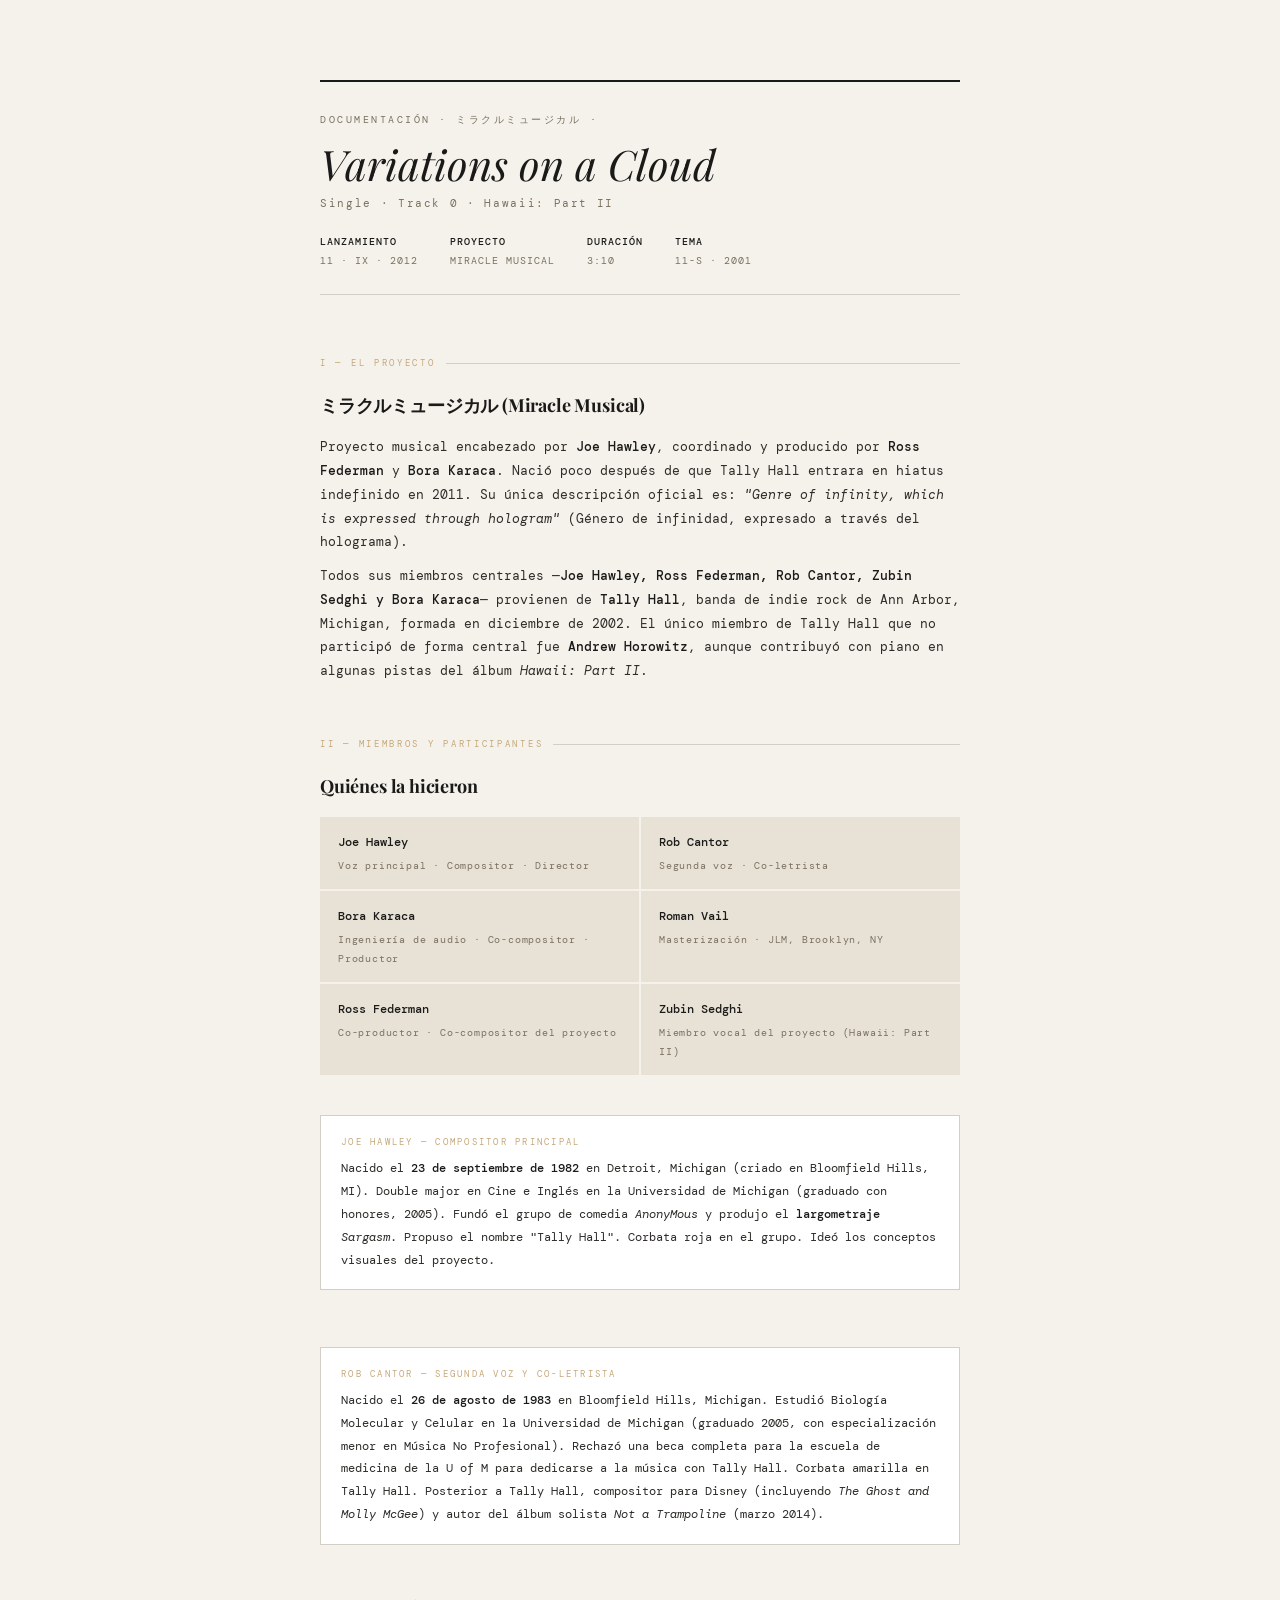
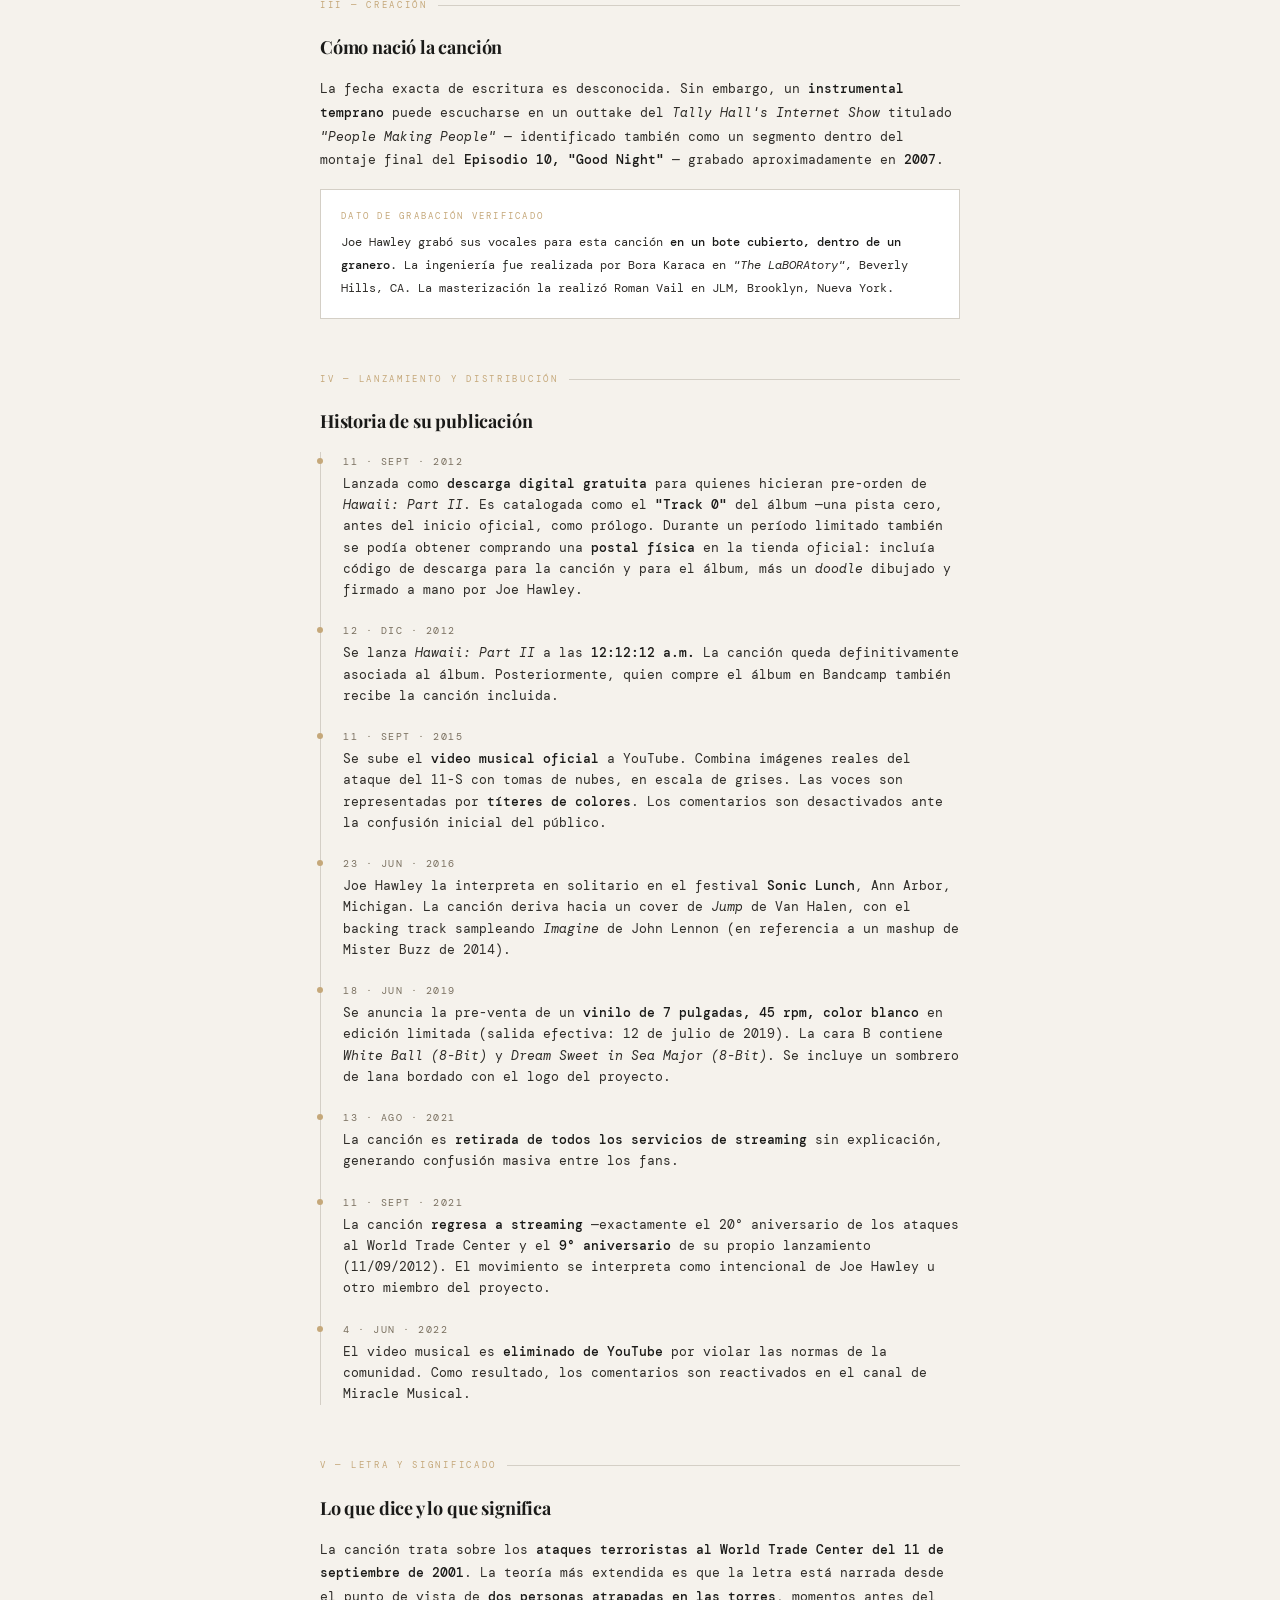
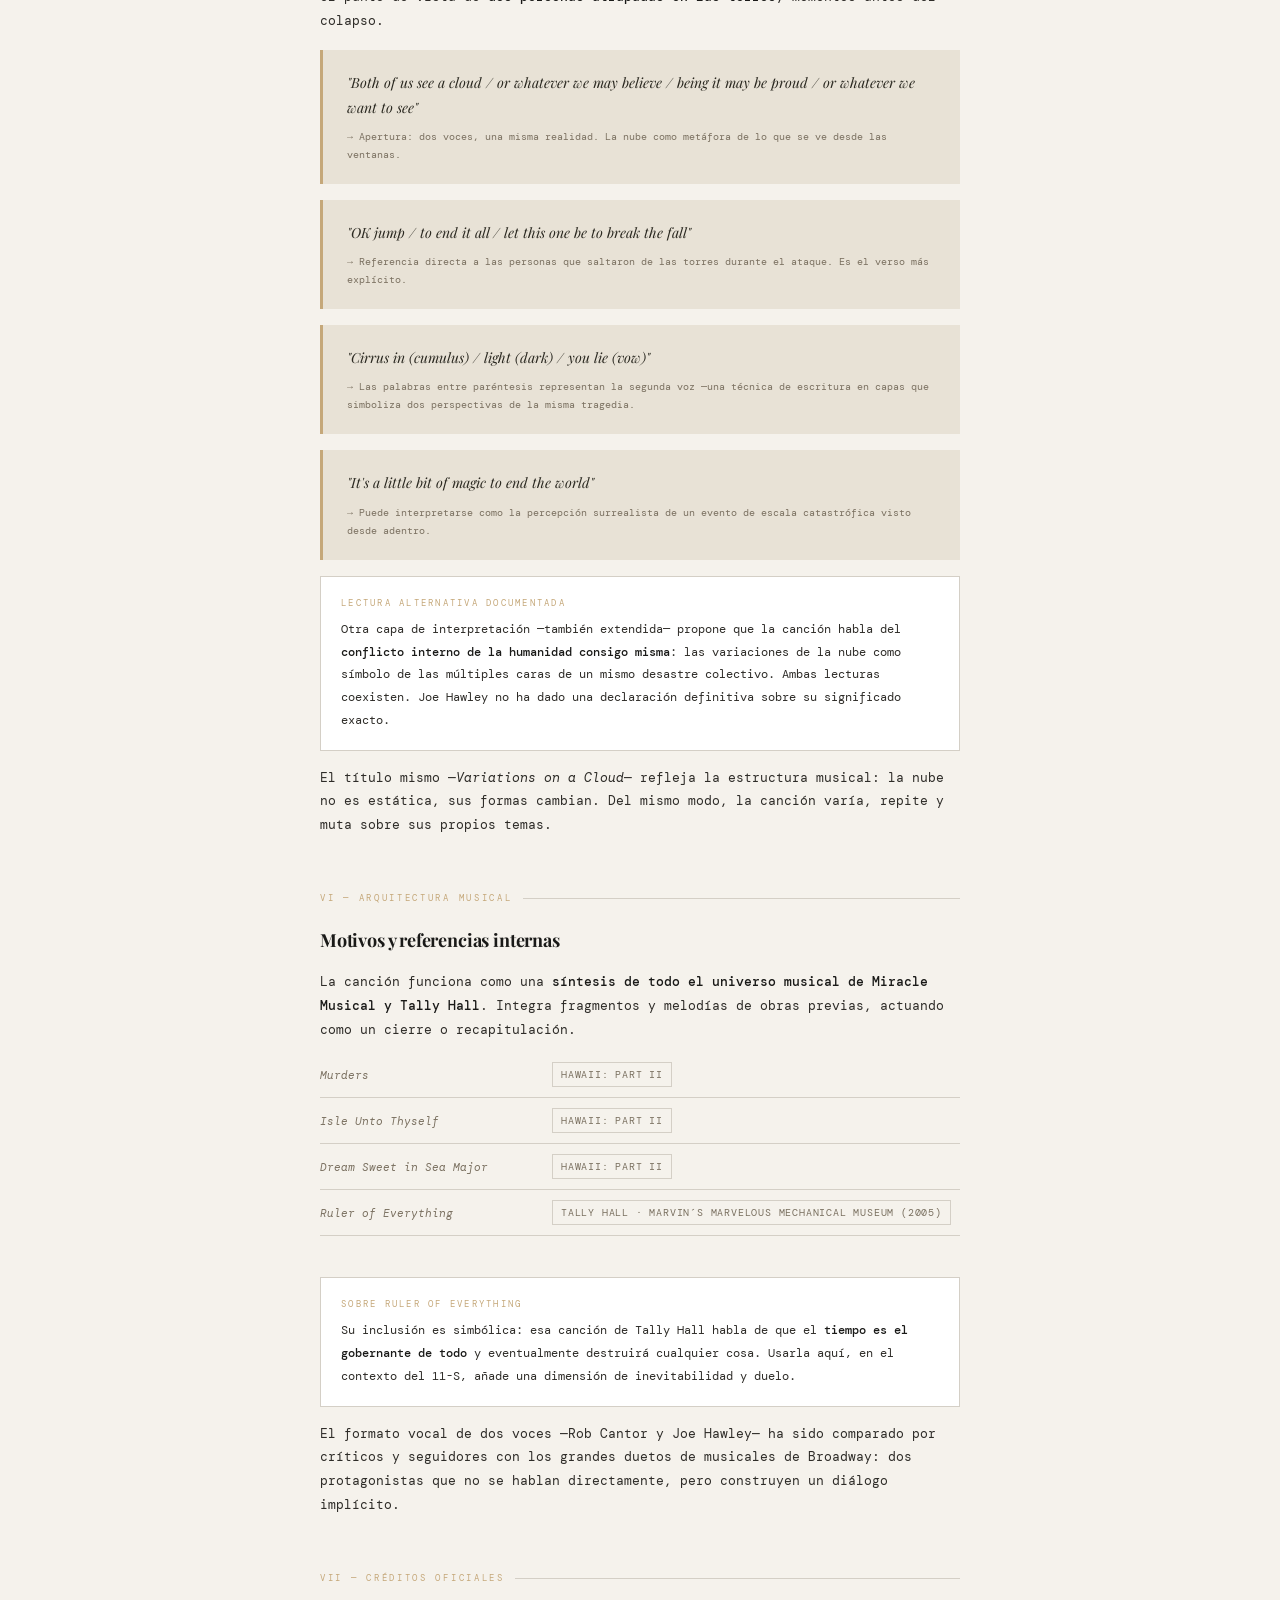
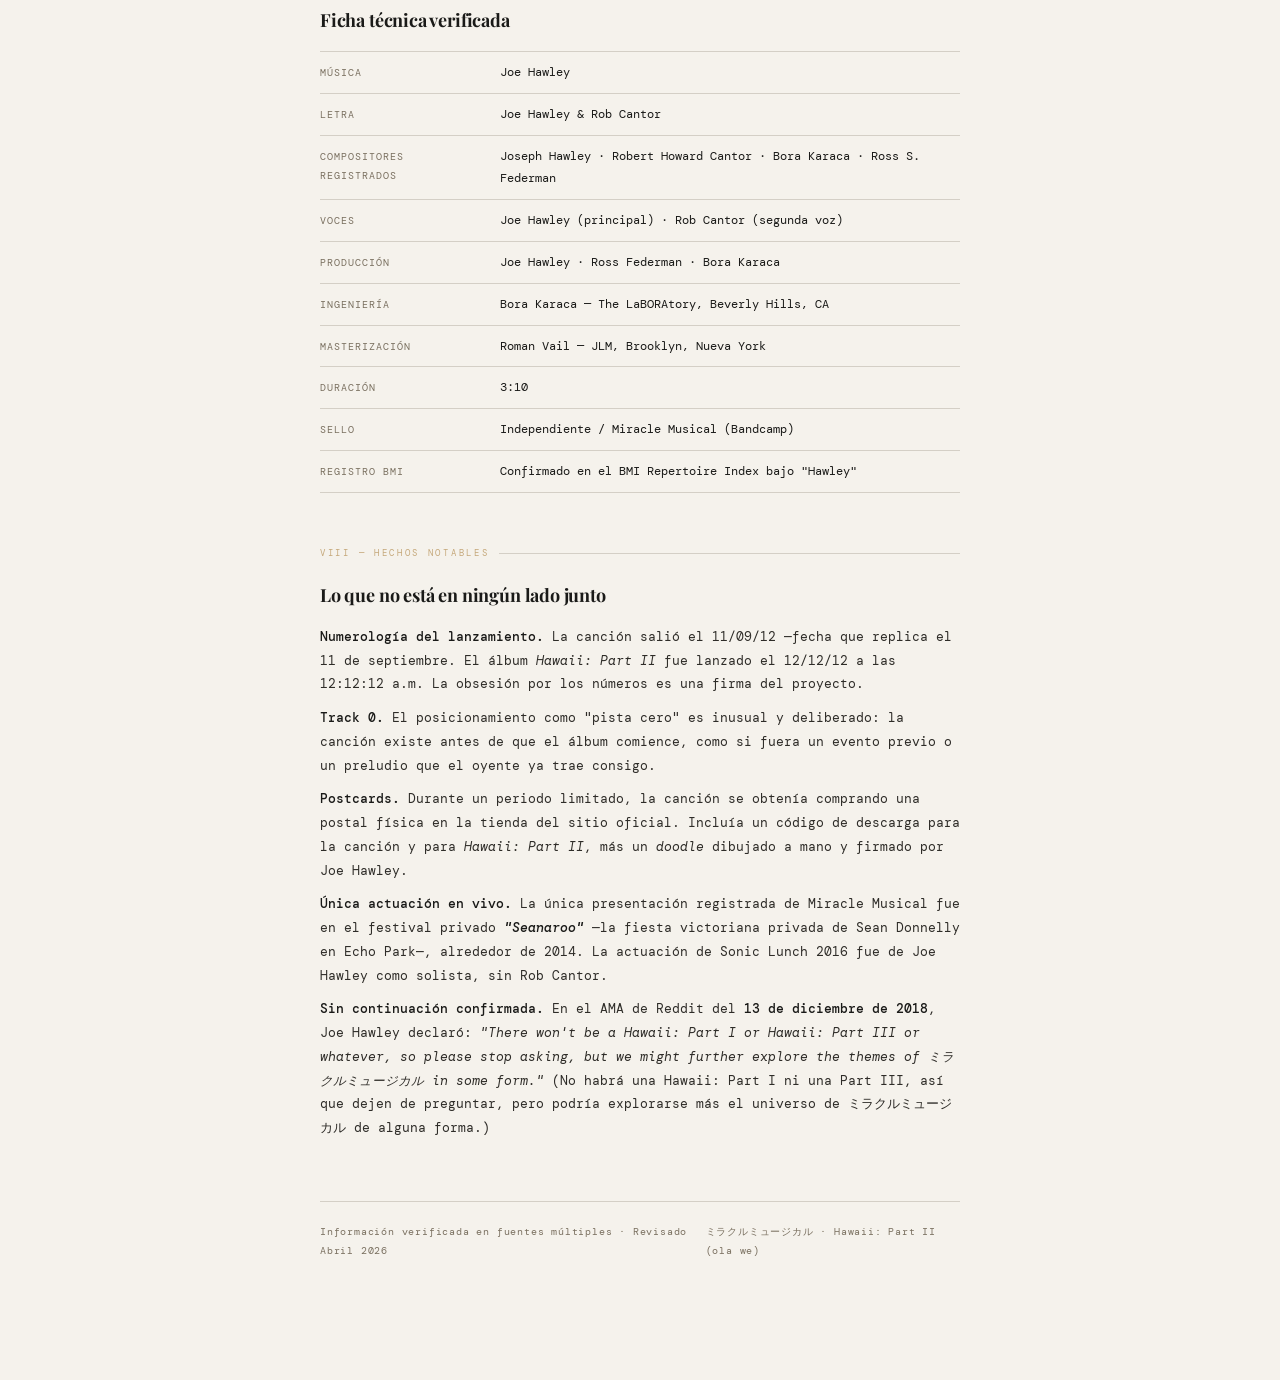
==== VOAC.html @ ed0ec9a6 "Add files via upload" ====
<!DOCTYPE html>
<html lang="es">
<head>
<meta charset="UTF-8">
<meta name="viewport" content="width=device-width, initial-scale=1.0">
<title>Variations on a Cloud</title>
<style>
  @import url('https://fonts.googleapis.com/css2?family=DM+Mono:ital,wght@0,300;0,400;0,500;1,300;1,400&family=Playfair+Display:ital,wght@0,400;0,700;1,400;1,700&display=swap');

  :root {
    --bg: #f5f2ec;
    --ink: #1a1a18;
    --muted: #7a7060;
    --accent: #c5a87a;
    --rule: #d4cfc6;
    --highlight: #e8e2d6;
    --corrected: #e8f0e8;
    --corrected-border: #5a8a5a;
  }

  * { margin: 0; padding: 0; box-sizing: border-box; }

  body {
    background: var(--bg);
    color: var(--ink);
    font-family: 'DM Mono', monospace;
    font-size: 13px;
    line-height: 1.9;
    min-height: 100vh;
  }

  .page {
    max-width: 720px;
    margin: 0 auto;
    padding: 80px 40px 120px;
  }

  /* HEADER */
  .header {
    border-top: 2px solid var(--ink);
    border-bottom: 1px solid var(--rule);
    padding: 28px 0 24px;
    margin-bottom: 60px;
  }

  .header-eyebrow {
    font-size: 10px;
    letter-spacing: 0.25em;
    text-transform: uppercase;
    color: var(--muted);
    margin-bottom: 12px;
  }

  .header-title {
    font-family: 'Playfair Display', serif;
    font-size: 42px;
    font-style: italic;
    font-weight: 400;
    line-height: 1.1;
    margin-bottom: 6px;
  }

  .header-subtitle {
    font-size: 11px;
    letter-spacing: 0.15em;
    color: var(--muted);
  }

  .header-meta {
    margin-top: 18px;
    display: flex;
    gap: 32px;
    font-size: 10px;
    letter-spacing: 0.1em;
    color: var(--muted);
    text-transform: uppercase;
  }

  .header-meta span b {
    color: var(--ink);
    font-weight: 500;
  }

  /* CORRECTION BANNER */
  .correction-banner {
    background: #fff8e8;
    border: 1px solid #c5a87a;
    border-left: 4px solid #c5a87a;
    padding: 14px 18px;
    margin-bottom: 40px;
    font-size: 11px;
    color: #5a4a2a;
    line-height: 1.7;
  }
  .correction-banner strong {
    color: #3a2a0a;
    font-weight: 500;
  }
  .correction-banner ul {
    margin-top: 6px;
    padding-left: 16px;
  }
  .correction-banner li {
    margin-bottom: 3px;
  }

  /* BLOCKS */
  .block {
    margin-bottom: 52px;
  }

  .block-label {
    font-size: 9px;
    letter-spacing: 0.3em;
    text-transform: uppercase;
    color: var(--accent);
    margin-bottom: 16px;
    display: flex;
    align-items: center;
    gap: 10px;
  }

  .block-label::after {
    content: '';
    flex: 1;
    height: 1px;
    background: var(--rule);
  }

  .block-title {
    font-family: 'Playfair Display', serif;
    font-size: 18px;
    font-weight: 700;
    margin-bottom: 14px;
    letter-spacing: -0.01em;
  }

  p {
    color: #2e2c28;
    margin-bottom: 10px;
    font-size: 12.5px;
  }

  /* CAST */
  .cast-grid {
    display: grid;
    grid-template-columns: 1fr 1fr;
    gap: 2px;
    margin-top: 4px;
  }

  .cast-row {
    display: flex;
    flex-direction: column;
    padding: 14px 16px;
    background: var(--highlight);
    border-left: 2px solid transparent;
    transition: border-color 0.2s;
  }

  .cast-row:hover {
    border-left-color: var(--accent);
  }

  .cast-name {
    font-weight: 500;
    font-size: 12px;
    color: var(--ink);
    margin-bottom: 2px;
  }

  .cast-role {
    font-size: 10px;
    color: var(--muted);
    letter-spacing: 0.08em;
  }

  .cast-row.full {
    grid-column: 1 / -1;
  }

  /* TIMELINE */
  .timeline {
    position: relative;
    padding-left: 22px;
    border-left: 1px solid var(--rule);
  }

  .tl-item {
    position: relative;
    margin-bottom: 20px;
  }

  .tl-item::before {
    content: '';
    position: absolute;
    left: -26px;
    top: 6px;
    width: 6px;
    height: 6px;
    border-radius: 50%;
    background: var(--accent);
  }

  .tl-date {
    font-size: 10px;
    letter-spacing: 0.15em;
    color: var(--muted);
    text-transform: uppercase;
    margin-bottom: 3px;
  }

  .tl-text {
    font-size: 12.5px;
    color: #2e2c28;
    line-height: 1.7;
    margin: 0;
  }

  /* CREDITS */
  .credits-table {
    width: 100%;
    border-collapse: collapse;
  }

  .credits-table tr {
    border-bottom: 1px solid var(--rule);
  }

  .credits-table tr:first-child {
    border-top: 1px solid var(--rule);
  }

  .credits-table td {
    padding: 9px 0;
    font-size: 12px;
    vertical-align: top;
  }

  .credits-table td:first-child {
    color: var(--muted);
    font-size: 10px;
    letter-spacing: 0.1em;
    text-transform: uppercase;
    width: 180px;
    padding-right: 20px;
    padding-top: 11px;
  }

  /* LYRICS BLOCK */
  .lyric-block {
    background: var(--highlight);
    border-left: 3px solid var(--accent);
    padding: 20px 24px;
    margin: 16px 0;
    font-style: italic;
    font-family: 'Playfair Display', serif;
    font-size: 14px;
    line-height: 1.8;
    color: #2a2820;
  }

  .lyric-note {
    font-family: 'DM Mono', monospace;
    font-style: normal;
    font-size: 10px;
    color: var(--muted);
    margin-top: 8px;
    display: block;
  }

  /* CALLOUT */
  .callout {
    border: 1px solid var(--rule);
    padding: 18px 20px;
    margin: 16px 0;
    background: white;
  }

  .callout-label {
    font-size: 9px;
    letter-spacing: 0.25em;
    text-transform: uppercase;
    color: var(--accent);
    margin-bottom: 6px;
  }

  .callout p {
    font-size: 12px;
    margin: 0;
  }

  /* CORRECTED CALLOUT */
  .callout.corrected {
    border-color: var(--corrected-border);
    background: var(--corrected);
  }
  .callout.corrected .callout-label {
    color: var(--corrected-border);
  }

  /* MOTIFS */
  .motif-row {
    display: flex;
    align-items: center;
    gap: 12px;
    padding: 10px 0;
    border-bottom: 1px solid var(--rule);
    font-size: 12px;
  }

  .motif-row:first-child {
    border-top: 1px solid var(--rule);
  }

  .motif-source {
    font-style: italic;
    color: var(--muted);
    width: 220px;
    flex-shrink: 0;
    font-size: 11px;
  }

  .motif-origin {
    font-size: 10px;
    letter-spacing: 0.08em;
    color: var(--muted);
    text-transform: uppercase;
    padding: 2px 8px;
    border: 1px solid var(--rule);
  }

  /* FOOTER */
  .footer {
    border-top: 1px solid var(--rule);
    padding-top: 20px;
    margin-top: 60px;
    font-size: 10px;
    color: var(--muted);
    letter-spacing: 0.08em;
    display: flex;
    justify-content: space-between;
  }

  /* DIVIDER */
  .divider {
    height: 1px;
    background: var(--rule);
    margin: 48px 0;
  }

  /* NUMBER ACCENT */
  .n {
    font-family: 'Playfair Display', serif;
    font-size: 32px;
    font-weight: 700;
    color: var(--rule);
    float: left;
    margin-right: 10px;
    line-height: 1;
    margin-top: 2px;
  }

  strong {
    font-weight: 500;
    color: var(--ink);
  }

  del {
    color: #b44;
    text-decoration: line-through;
    font-size: 11px;
  }
  ins {
    color: var(--corrected-border);
    text-decoration: none;
    font-weight: 500;
  }
</style>
</head>
<body>
<div class="page">

  <!-- HEADER -->
  <div class="header">
    <div class="header-eyebrow">Documentación · ミラクルミュージカル ·</div>
    <div class="header-title">Variations on a Cloud</div>
    <div class="header-subtitle">Single · Track 0 · Hawaii: Part II</div>
    <div class="header-meta">
      <span><b>Lanzamiento</b><br>11 · IX · 2012</span>
      <span><b>Proyecto</b><br>Miracle Musical</span>
      <span><b>Duración</b><br>3:10</span>
      <span><b>Tema</b><br>11-S · 2001</span>
    </div>
  </div>
  
  <!-- I. PROYECTO -->
  <div class="block">
    <div class="block-label">I — El Proyecto</div>
    <div class="block-title">ミラクルミュージカル (Miracle Musical)</div>
    <p>Proyecto musical encabezado por <strong>Joe Hawley</strong>, coordinado y producido por <strong>Ross Federman</strong> y <strong>Bora Karaca</strong>. Nació poco después de que Tally Hall entrara en hiatus indefinido en 2011. Su única descripción oficial es: <em>"Genre of infinity, which is expressed through hologram"</em> (Género de infinidad, expresado a través del holograma).</p>
    <p>Todos sus miembros centrales —<strong>Joe Hawley, Ross Federman, Rob Cantor, Zubin Sedghi y Bora Karaca</strong>— provienen de <strong>Tally Hall</strong>, banda de indie rock de Ann Arbor, Michigan, formada en diciembre de 2002. El único miembro de Tally Hall que no participó de forma central fue <strong>Andrew Horowitz</strong>, aunque contribuyó con piano en algunas pistas del álbum <em>Hawaii: Part II</em>.</p>
  </div>


  <!-- II. MIEMBROS -->
  <div class="block">
    <div class="block-label">II — Miembros y Participantes</div>
    <div class="block-title">Quiénes la hicieron</div>

    <div class="cast-grid">
      <div class="cast-row">
        <span class="cast-name">Joe Hawley</span>
        <span class="cast-role">Voz principal · Compositor · Director</span>
      </div>
      <div class="cast-row">
        <span class="cast-name">Rob Cantor</span>
        <span class="cast-role">Segunda voz · Co-letrista</span>
      </div>
      <div class="cast-row">
        <span class="cast-name">Bora Karaca</span>
        <span class="cast-role">Ingeniería de audio · Co-compositor · Productor</span>
      </div>
      <div class="cast-row">
        <span class="cast-name">Roman Vail</span>
        <span class="cast-role">Masterización · JLM, Brooklyn, NY</span>
      </div>
      <div class="cast-row">
        <span class="cast-name">Ross Federman</span>
        <span class="cast-role">Co-productor · Co-compositor del proyecto</span>
      </div>
      <div class="cast-row">
        <span class="cast-name">Zubin Sedghi</span>
        <span class="cast-role">Miembro vocal del proyecto (Hawaii: Part II)</span>
      </div>
    </div>

    <br>

    <!-- Fichas biográficas clave -->
    <div class="callout">
      <div class="callout-label">Joe Hawley — Compositor principal</div>
      <p>Nacido el <strong>23 de septiembre de 1982</strong> en Detroit, Michigan (criado en Bloomfield Hills, MI). Double major en Cine e Inglés en la Universidad de Michigan (graduado con honores, 2005). Fundó el grupo de comedia <em>AnonyMous</em> y produjo el <strong>largometraje</strong> <em>Sargasm</em>. Propuso el nombre "Tally Hall". Corbata roja en el grupo. Ideó los conceptos visuales del proyecto.</p>
    </div>
    <br>
    <div class="callout">
      <div class="callout-label">Rob Cantor — Segunda voz y co-letrista</div>
      <p>Nacido el <strong>26 de agosto de 1983</strong> en Bloomfield Hills, Michigan. Estudió Biología Molecular y Celular en la Universidad de Michigan (graduado 2005, con especialización menor en Música No Profesional). Rechazó una beca completa para la escuela de medicina de la U of M para dedicarse a la música con Tally Hall. Corbata amarilla en Tally Hall. Posterior a Tally Hall, compositor para Disney (incluyendo <em>The Ghost and Molly McGee</em>) y autor del álbum solista <em>Not a Trampoline</em> (marzo 2014).</p>
    </div>
  </div>


  <!-- III. CREACIÓN -->
  <div class="block">
    <div class="block-label">III — Creación</div>
    <div class="block-title">Cómo nació la canción</div>
    <p>La fecha exacta de escritura es desconocida. Sin embargo, un <strong>instrumental temprano</strong> puede escucharse en un outtake del <em>Tally Hall's Internet Show</em> titulado <em>"People Making People"</em> — identificado también como un segmento dentro del montaje final del <strong>Episodio 10, "Good Night"</strong> — grabado aproximadamente en <strong>2007</strong>.</p>

    <div class="callout">
      <div class="callout-label">Dato de grabación verificado</div>
      <p>Joe Hawley grabó sus vocales para esta canción <strong>en un bote cubierto, dentro de un granero</strong>. La ingeniería fue realizada por Bora Karaca en <em>"The LaBORAtory"</em>, Beverly Hills, CA. La masterización la realizó Roman Vail en JLM, Brooklyn, Nueva York.</p>
    </div>
  </div>


  <!-- IV. LANZAMIENTO -->
  <div class="block">
    <div class="block-label">IV — Lanzamiento y distribución</div>
    <div class="block-title">Historia de su publicación</div>

    <div class="timeline">
      <div class="tl-item">
        <div class="tl-date">11 · Sept · 2012</div>
        <p class="tl-text">Lanzada como <strong>descarga digital gratuita</strong> para quienes hicieran pre-orden de <em>Hawaii: Part II</em>. Es catalogada como el <strong>"Track 0"</strong> del álbum —una pista cero, antes del inicio oficial, como prólogo. Durante un período limitado también se podía obtener comprando una <strong>postal física</strong> en la tienda oficial: incluía código de descarga para la canción y para el álbum, más un <em>doodle</em> dibujado y firmado a mano por Joe Hawley.</p>
      </div>
      <div class="tl-item">
        <div class="tl-date">12 · Dic · 2012</div>
        <p class="tl-text">Se lanza <em>Hawaii: Part II</em> a las <strong>12:12:12 a.m.</strong> La canción queda definitivamente asociada al álbum. Posteriormente, quien compre el álbum en Bandcamp también recibe la canción incluida.</p>
      </div>
      <div class="tl-item">
        <div class="tl-date">11 · Sept · 2015</div>
        <p class="tl-text">Se sube el <strong>video musical oficial</strong> a YouTube. Combina imágenes reales del ataque del 11-S con tomas de nubes, en escala de grises. Las voces son representadas por <strong>títeres de colores</strong>. Los comentarios son desactivados ante la confusión inicial del público.</p>
      </div>
      <div class="tl-item">
        <div class="tl-date">23 · Jun · 2016</div>
        <p class="tl-text">Joe Hawley la interpreta en solitario en el festival <strong>Sonic Lunch</strong>, Ann Arbor, Michigan. La canción deriva hacia un cover de <em>Jump</em> de Van Halen, con el backing track sampleando <em>Imagine</em> de John Lennon (en referencia a un mashup de Mister Buzz de 2014).</p>
      </div>
      <div class="tl-item">
        <div class="tl-date">18 · Jun · 2019</div>
        <p class="tl-text">Se anuncia la pre-venta de un <strong>vinilo de 7 pulgadas, 45 rpm, color blanco</strong> en edición limitada (salida efectiva: 12 de julio de 2019). La cara B contiene <em>White Ball (8-Bit)</em> y <em>Dream Sweet in Sea Major (8-Bit)</em>. Se incluye un sombrero de lana bordado con el logo del proyecto.</p>
      </div>
      <div class="tl-item">
        <div class="tl-date">13 · Ago · 2021</div>
        <p class="tl-text">La canción es <strong>retirada de todos los servicios de streaming</strong> sin explicación, generando confusión masiva entre los fans.</p>
      </div>
      <div class="tl-item">
        <div class="tl-date">11 · Sept · 2021</div>
        <p class="tl-text">La canción <strong>regresa a streaming</strong> —exactamente el 20° aniversario de los ataques al World Trade Center y el <strong>9° aniversario</strong> de su propio lanzamiento (11/09/2012). El movimiento se interpreta como intencional de Joe Hawley u otro miembro del proyecto.</p>
      </div>
      <div class="tl-item">
        <div class="tl-date">4 · Jun · 2022</div>
        <p class="tl-text">El video musical es <strong>eliminado de YouTube</strong> por violar las normas de la comunidad. Como resultado, los comentarios son reactivados en el canal de Miracle Musical.</p>
      </div>
    </div>
  </div>


  <!-- V. LETRA Y SIGNIFICADO -->
  <div class="block">
    <div class="block-label">V — Letra y significado</div>
    <div class="block-title">Lo que dice y lo que significa</div>

    <p>La canción trata sobre los <strong>ataques terroristas al World Trade Center del 11 de septiembre de 2001</strong>. La teoría más extendida es que la letra está narrada desde el punto de vista de <strong>dos personas atrapadas en las torres</strong>, momentos antes del colapso.</p>

    <div class="lyric-block">
      "Both of us see a cloud / or whatever we may believe / being it may be proud / or whatever we want to see"
      <span class="lyric-note">→ Apertura: dos voces, una misma realidad. La nube como metáfora de lo que se ve desde las ventanas.</span>
    </div>

    <div class="lyric-block">
      "OK jump / to end it all / let this one be to break the fall"
      <span class="lyric-note">→ Referencia directa a las personas que saltaron de las torres durante el ataque. Es el verso más explícito.</span>
    </div>

    <div class="lyric-block">
      "Cirrus in (cumulus) / light (dark) / you lie (vow)"
      <span class="lyric-note">→ Las palabras entre paréntesis representan la segunda voz —una técnica de escritura en capas que simboliza dos perspectivas de la misma tragedia.</span>
    </div>

    <div class="lyric-block">
      "It's a little bit of magic to end the world"
      <span class="lyric-note">→ Puede interpretarse como la percepción surrealista de un evento de escala catastrófica visto desde adentro.</span>
    </div>

    <div class="callout">
      <div class="callout-label">Lectura alternativa documentada</div>
      <p>Otra capa de interpretación —también extendida— propone que la canción habla del <strong>conflicto interno de la humanidad consigo misma</strong>: las variaciones de la nube como símbolo de las múltiples caras de un mismo desastre colectivo. Ambas lecturas coexisten. Joe Hawley no ha dado una declaración definitiva sobre su significado exacto.</p>
    </div>

    <p style="margin-top:14px;">El título mismo —<em>Variations on a Cloud</em>— refleja la estructura musical: la nube no es estática, sus formas cambian. Del mismo modo, la canción varía, repite y muta sobre sus propios temas.</p>
  </div>


  <!-- VI. ESTRUCTURA MUSICAL -->
  <div class="block">
    <div class="block-label">VI — Arquitectura musical</div>
    <div class="block-title">Motivos y referencias internas</div>

    <p>La canción funciona como una <strong>síntesis de todo el universo musical de Miracle Musical y Tally Hall</strong>. Integra fragmentos y melodías de obras previas, actuando como un cierre o recapitulación.</p>

    <div class="motif-row">
      <span class="motif-source">Murders</span>
      <span class="motif-origin">Hawaii: Part II</span>
    </div>
    <div class="motif-row">
      <span class="motif-source">Isle Unto Thyself</span>
      <span class="motif-origin">Hawaii: Part II</span>
    </div>
    <div class="motif-row">
      <span class="motif-source">Dream Sweet in Sea Major</span>
      <span class="motif-origin">Hawaii: Part II</span>
    </div>
    <div class="motif-row">
      <span class="motif-source">Ruler of Everything</span>
      <span class="motif-origin">Tally Hall · Marvin´s Marvelous Mechanical Museum (2005)</span>
    </div>

    <br>
    <div class="callout">
      <div class="callout-label">Sobre Ruler of Everything</div>
      <p>Su inclusión es simbólica: esa canción de Tally Hall habla de que el <strong>tiempo es el gobernante de todo</strong> y eventualmente destruirá cualquier cosa. Usarla aquí, en el contexto del 11-S, añade una dimensión de inevitabilidad y duelo.</p>
    </div>

    <p style="margin-top:14px;">El formato vocal de dos voces —Rob Cantor y Joe Hawley— ha sido comparado por críticos y seguidores con los grandes duetos de musicales de Broadway: dos protagonistas que no se hablan directamente, pero construyen un diálogo implícito.</p>
  </div>


  <!-- VII. CRÉDITOS -->
  <div class="block">
    <div class="block-label">VII — Créditos oficiales</div>
    <div class="block-title">Ficha técnica verificada</div>

    <table class="credits-table">
      <tr>
        <td>Música</td>
        <td>Joe Hawley</td>
      </tr>
      <tr>
        <td>Letra</td>
        <td>Joe Hawley &amp; Rob Cantor</td>
      </tr>
      <tr>
        <td>Compositores registrados</td>
        <td>Joseph Hawley · Robert Howard Cantor · Bora Karaca · Ross S. Federman</td>
      </tr>
      <tr>
        <td>Voces</td>
        <td>Joe Hawley (principal) · Rob Cantor (segunda voz)</td>
      </tr>
      <tr>
        <td>Producción</td>
        <td>Joe Hawley · Ross Federman · Bora Karaca</td>
      </tr>
      <tr>
        <td>Ingeniería</td>
        <td>Bora Karaca — The LaBORAtory, Beverly Hills, CA</td>
      </tr>
      <tr>
        <td>Masterización</td>
        <td>Roman Vail — JLM, Brooklyn, Nueva York</td>
      </tr>
      <tr>
        <td>Duración</td>
        <td>3:10</td>
      </tr>
      <tr>
        <td>Sello</td>
        <td>Independiente / Miracle Musical (Bandcamp)</td>
      </tr>
      <tr>
        <td>Registro BMI</td>
        <td>Confirmado en el BMI Repertoire Index bajo "Hawley"</td>
      </tr>
    </table>
  </div>


  <!-- VIII. DATOS -->
  <div class="block">
    <div class="block-label">VIII — Hechos notables</div>
    <div class="block-title">Lo que no está en ningún lado junto</div>

    <p><strong>Numerología del lanzamiento.</strong> La canción salió el 11/09/12 —fecha que replica el 11 de septiembre. El álbum <em>Hawaii: Part II</em> fue lanzado el 12/12/12 a las 12:12:12 a.m. La obsesión por los números es una firma del proyecto.</p>

    <p><strong>Track 0.</strong> El posicionamiento como "pista cero" es inusual y deliberado: la canción existe antes de que el álbum comience, como si fuera un evento previo o un preludio que el oyente ya trae consigo.</p>

    <p><strong>Postcards.</strong> Durante un periodo limitado, la canción se obtenía comprando una postal física en la tienda del sitio oficial. Incluía un código de descarga para la canción y para <em>Hawaii: Part II</em>, más un <em>doodle</em> dibujado a mano y firmado por Joe Hawley.</p>

    <p><strong>Única actuación en vivo.</strong> La única presentación registrada de Miracle Musical fue en el festival privado <strong><em>"Seanaroo"</em></strong> —la fiesta victoriana privada de Sean Donnelly en Echo Park—, alrededor de 2014. La actuación de Sonic Lunch 2016 fue de Joe Hawley como solista, sin Rob Cantor.</p>

    <p><strong>Sin continuación confirmada.</strong> En el AMA de Reddit del <strong>13 de diciembre de 2018</strong>, Joe Hawley declaró: <em>"There won't be a Hawaii: Part I or Hawaii: Part III or whatever, so please stop asking, but we might further explore the themes of ミラクルミュージカル in some form."</em> (No habrá una Hawaii: Part I ni una Part III, así que dejen de preguntar, pero podría explorarse más el universo de ミラクルミュージカル de alguna forma.)</p>
  </div>


  <div class="footer">
    <span>Información verificada en fuentes múltiples · Revisado Abril 2026</span>

    <span>ミラクルミュージカル · Hawaii: Part II (ola we)</span>
    
  </div>

</div>
</body>
</html>
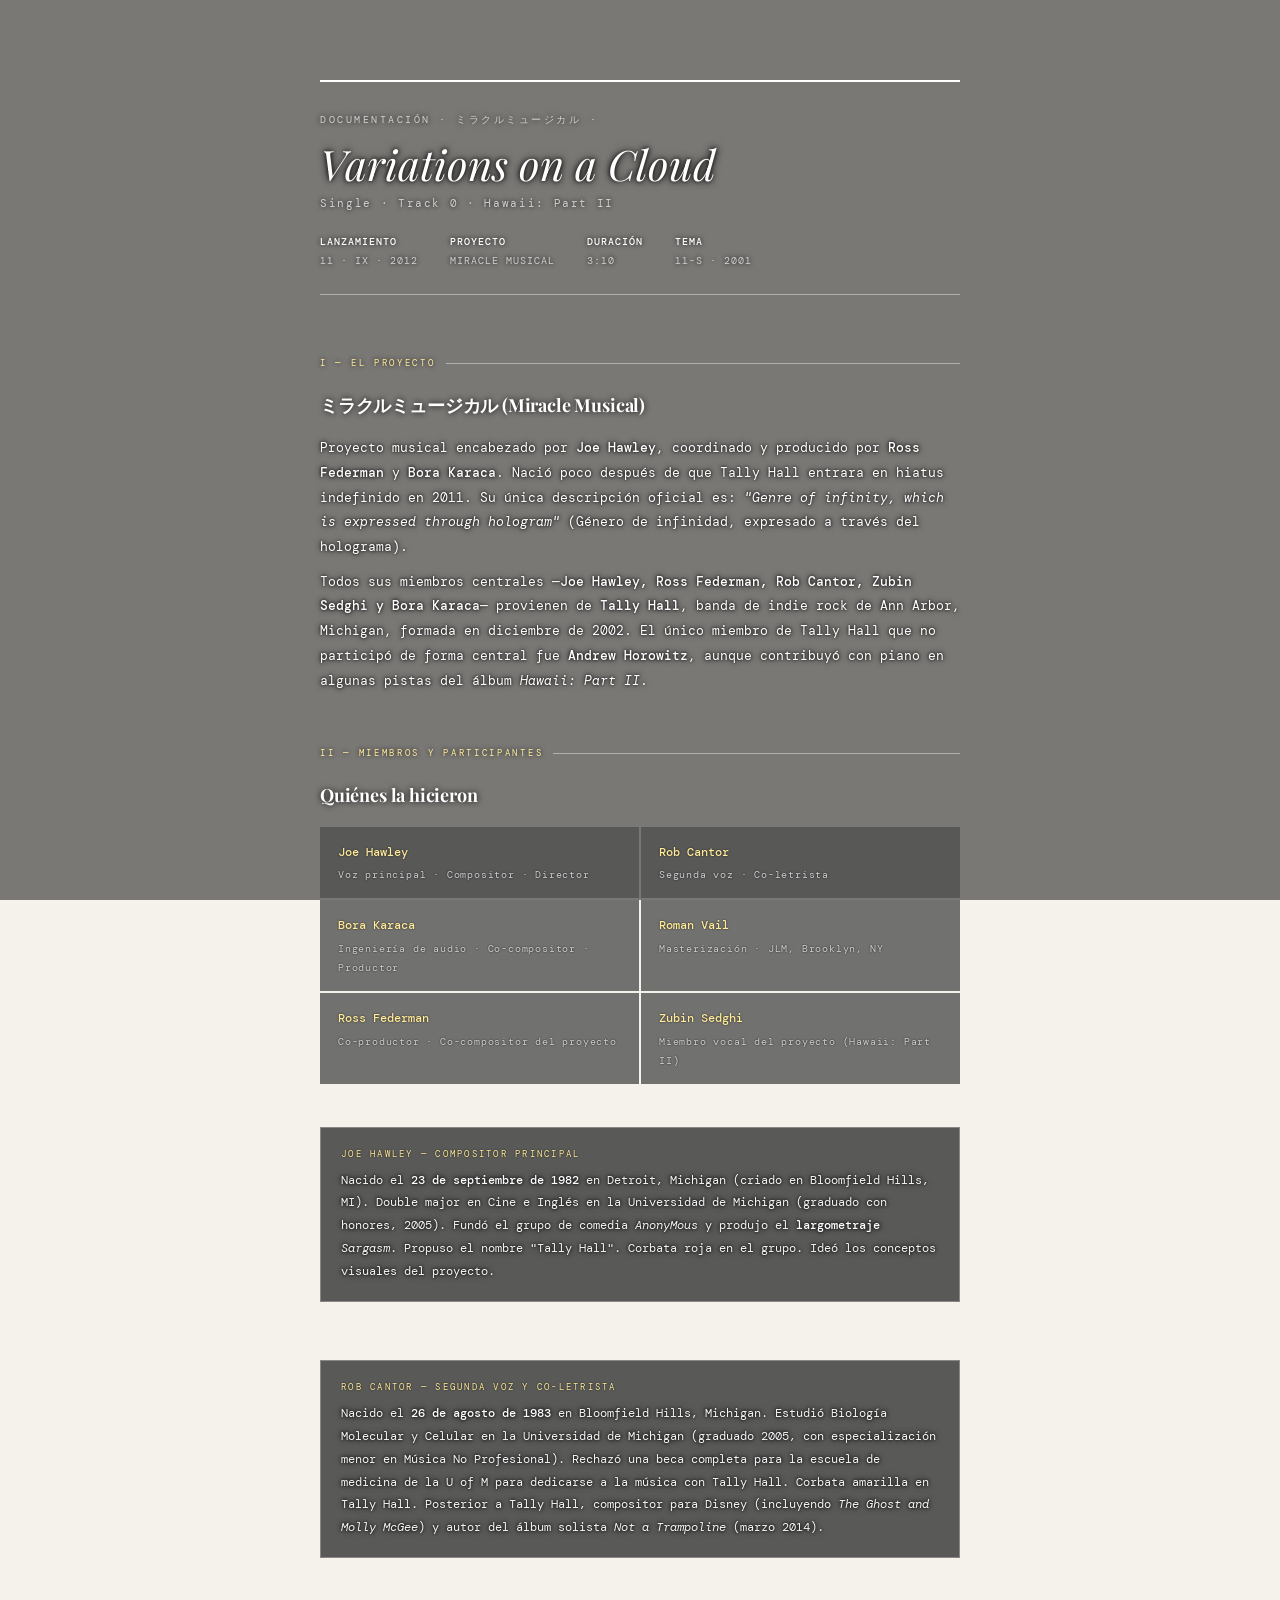
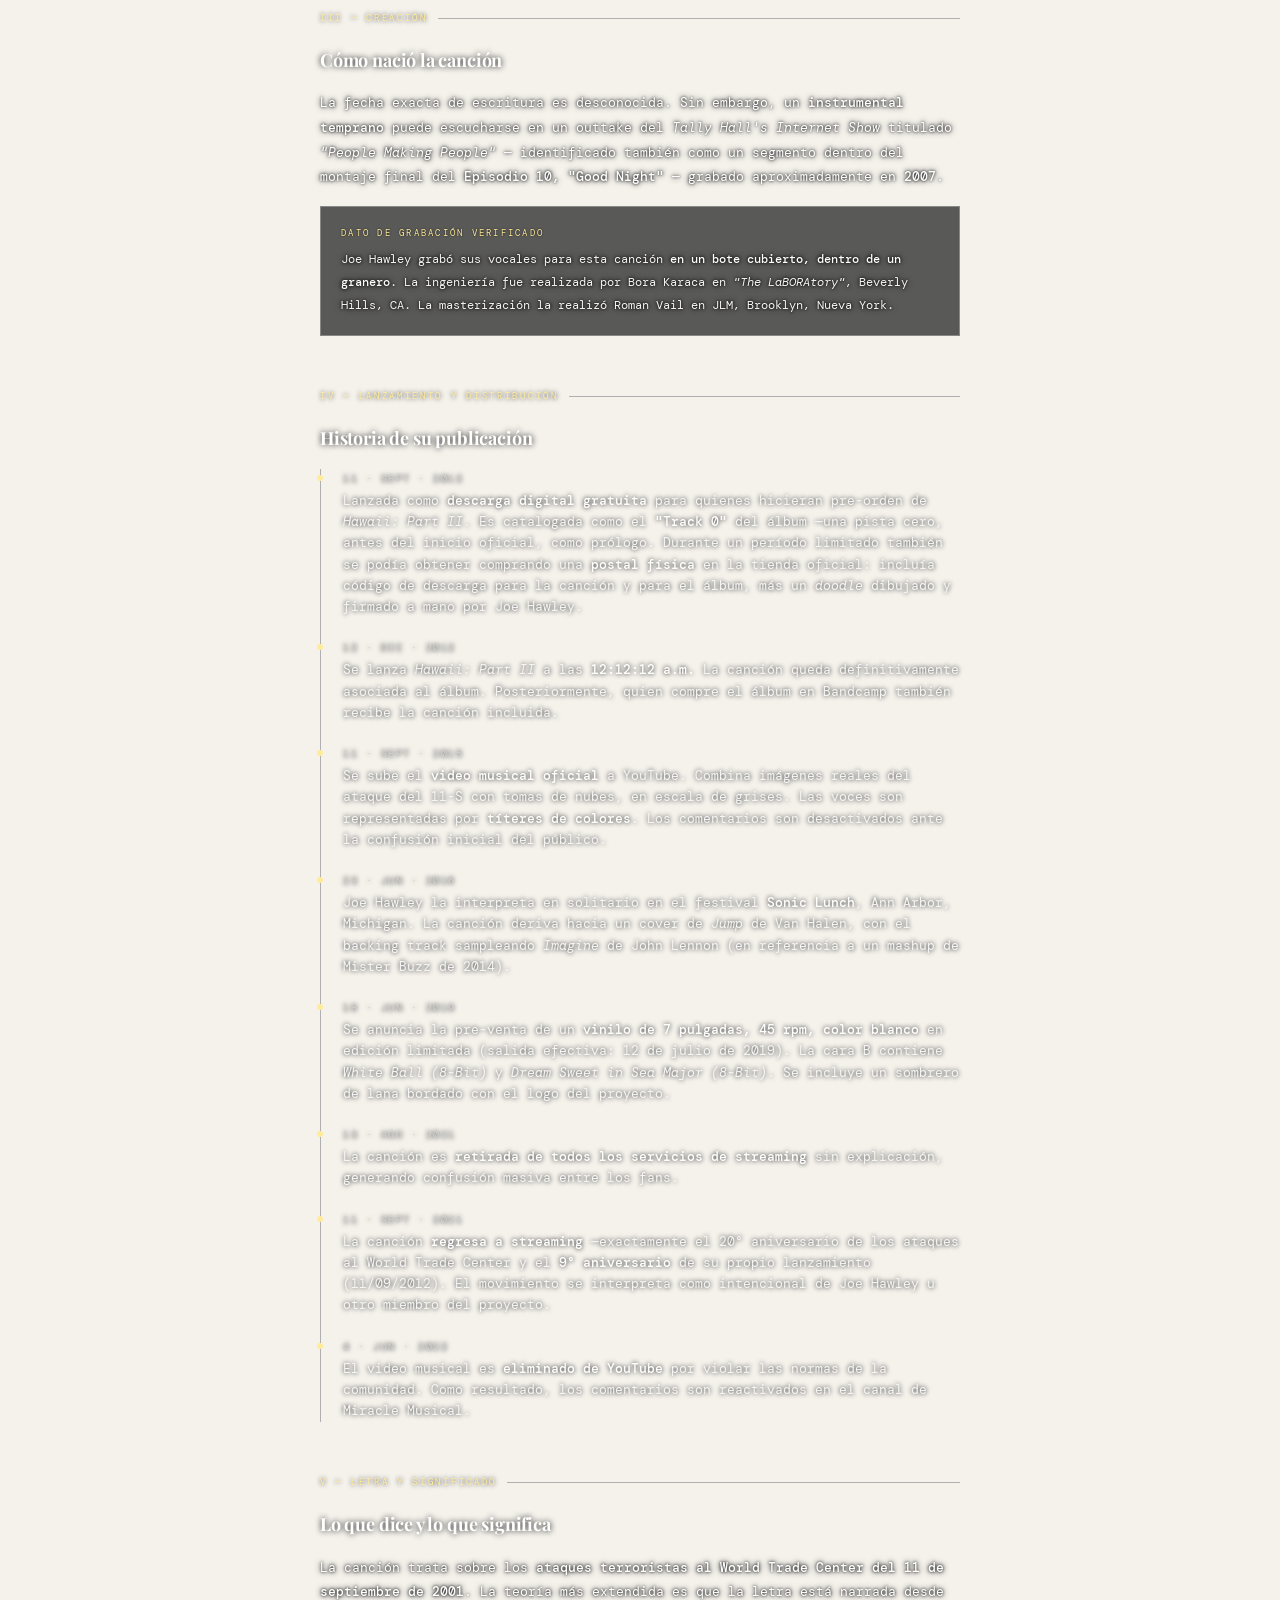
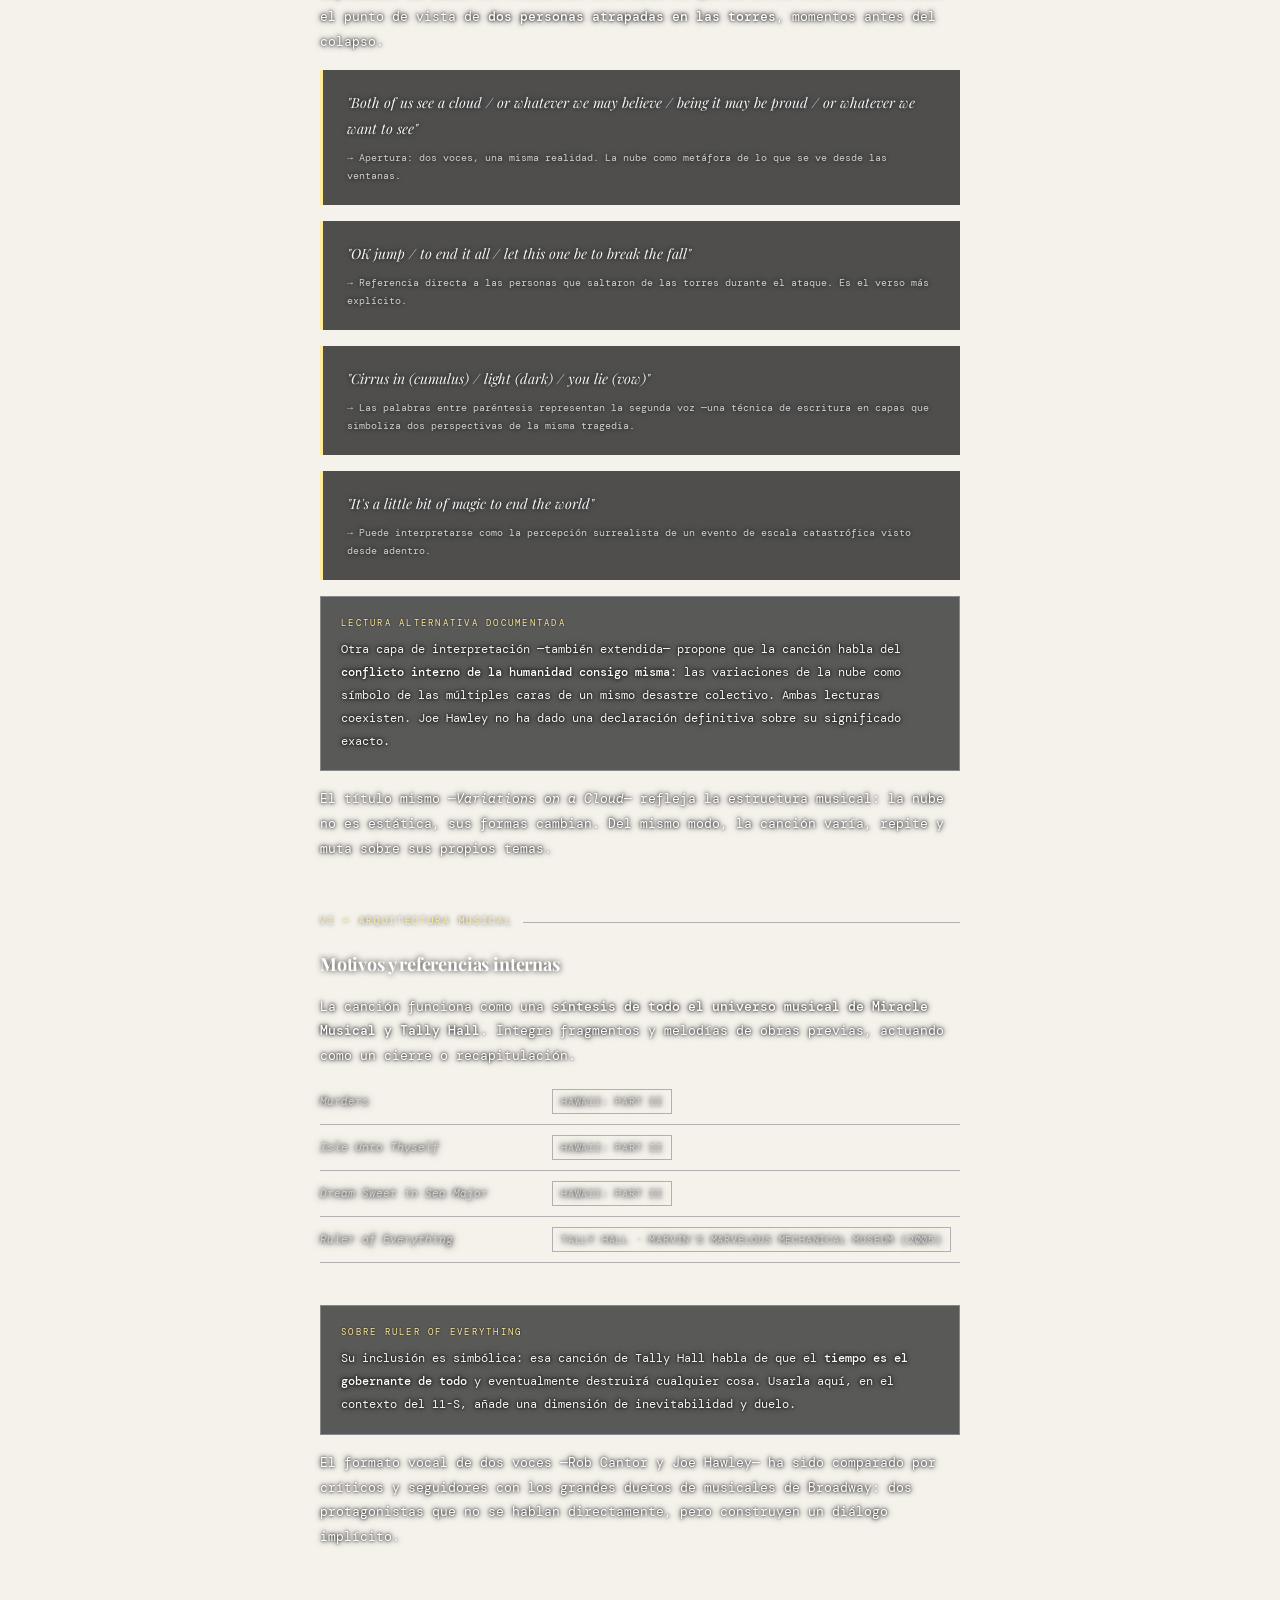
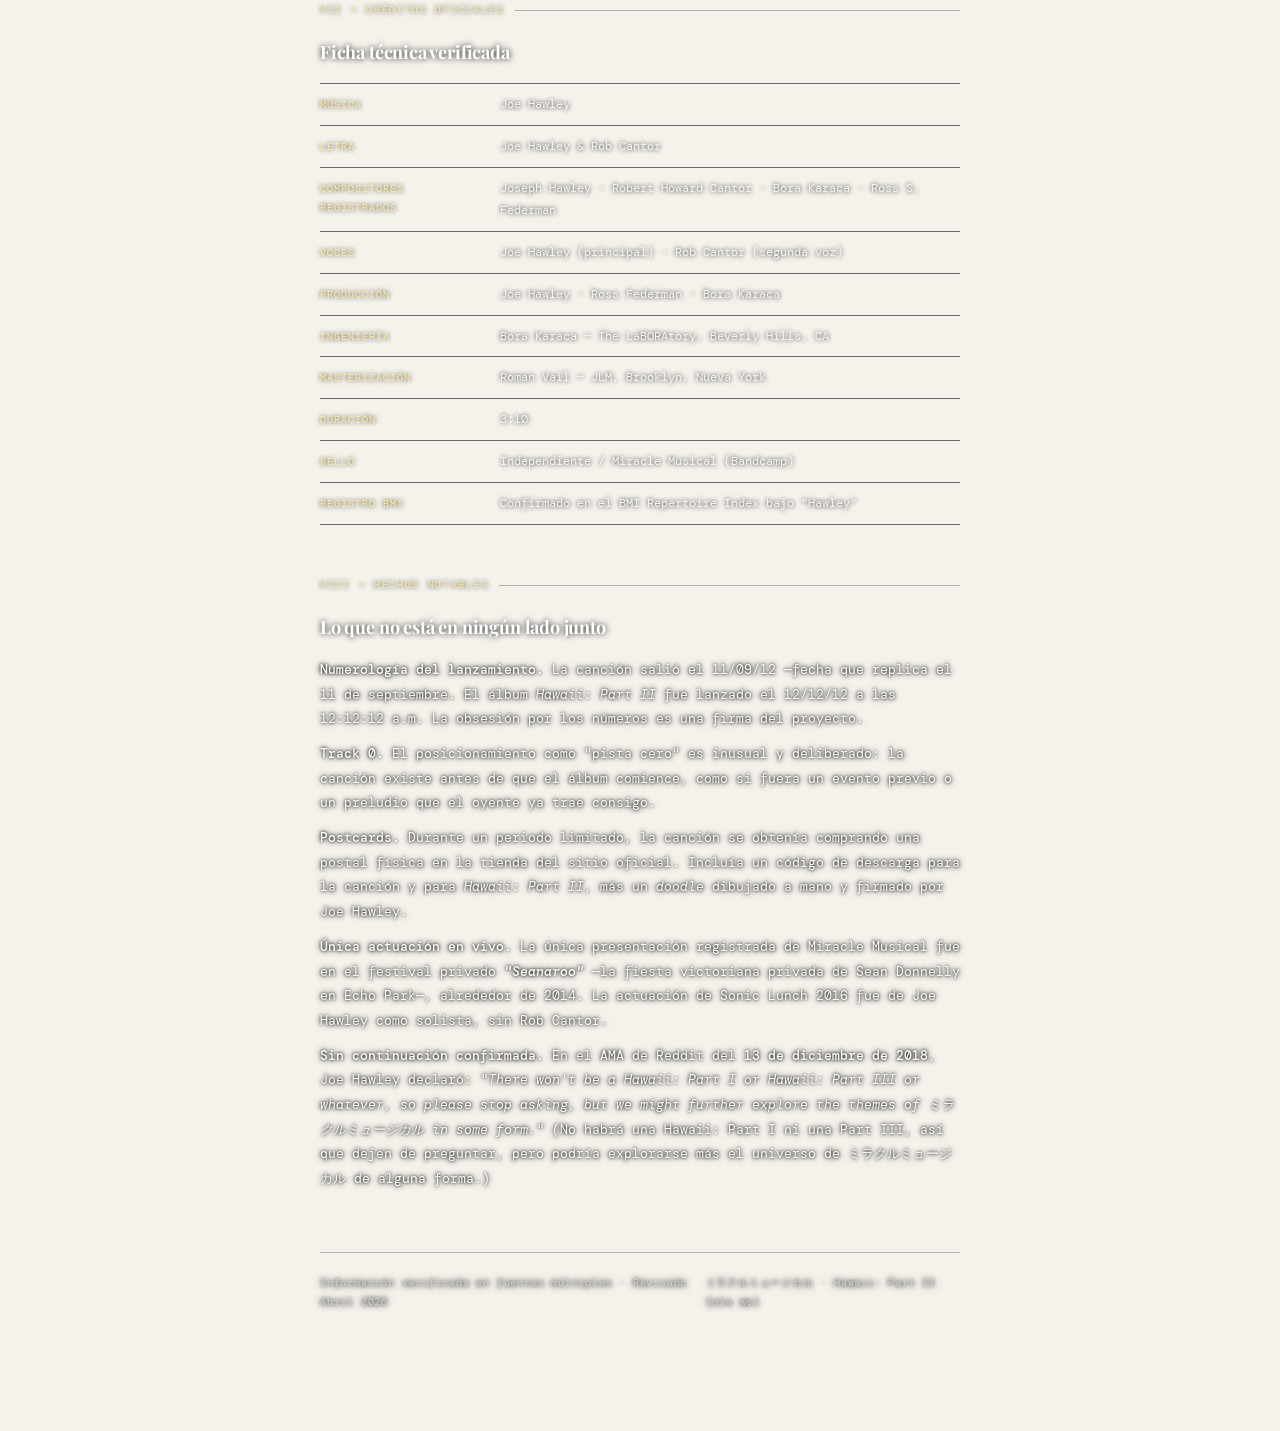
==== commit 153a4b57: "Add files via upload" ====
--- a/VOAC.html
+++ b/VOAC.html
@@ -9,11 +9,11 @@
 
   :root {
     --bg: #f5f2ec;
-    --ink: #1a1a18;
-    --muted: #7a7060;
-    --accent: #c5a87a;
-    --rule: #d4cfc6;
-    --highlight: #e8e2d6;
+    --ink: #ffffff;
+    --muted: #d0d0d0;
+    --accent: #ffeb99;
+    --rule: #b0b0b0;
+    --highlight: #4a4a4a;
     --corrected: #e8f0e8;
     --corrected-border: #5a8a5a;
   }
@@ -24,9 +24,10 @@
     background: var(--bg);
     color: var(--ink);
     font-family: 'DM Mono', monospace;
-    font-size: 13px;
+    font-size: 14px;
     line-height: 1.9;
     min-height: 100vh;
+    text-shadow: 0 0 8px rgba(0, 0, 0, 1), 0 0 4px rgba(0, 0, 0, 0.9);
   }
 
   .page {
@@ -35,7 +36,7 @@
     padding: 80px 40px 120px;
   }
 
-  /* HEADER */
+
   .header {
     border-top: 2px solid var(--ink);
     border-bottom: 1px solid var(--rule);
@@ -49,6 +50,7 @@
     text-transform: uppercase;
     color: var(--muted);
     margin-bottom: 12px;
+    text-shadow: 0 0 6px rgba(0, 0, 0, 1);
   }
 
   .header-title {
@@ -58,12 +60,14 @@
     font-weight: 400;
     line-height: 1.1;
     margin-bottom: 6px;
+    text-shadow: 0 0 8px rgba(0, 0, 0, 1), 0 0 4px rgba(0, 0, 0, 0.9);
   }
 
   .header-subtitle {
     font-size: 11px;
     letter-spacing: 0.15em;
     color: var(--muted);
+    text-shadow: 0 0 5px rgba(0, 0, 0, 1);
   }
 
   .header-meta {
@@ -74,6 +78,7 @@
     letter-spacing: 0.1em;
     color: var(--muted);
     text-transform: uppercase;
+    text-shadow: 0 0 5px rgba(0, 0, 0, 1);
   }
 
   .header-meta span b {
@@ -81,19 +86,20 @@
     font-weight: 500;
   }
 
-  /* CORRECTION BANNER */
+
   .correction-banner {
-    background: #fff8e8;
-    border: 1px solid #c5a87a;
-    border-left: 4px solid #c5a87a;
+    background: rgba(80, 80, 80, 0.9);
+    border: 1px solid #ffeb99;
+    border-left: 4px solid #ffeb99;
     padding: 14px 18px;
     margin-bottom: 40px;
     font-size: 11px;
-    color: #5a4a2a;
+    color: #f5f5f5;
     line-height: 1.7;
+    text-shadow: 0 0 2px rgba(0, 0, 0, 0.8);
   }
   .correction-banner strong {
-    color: #3a2a0a;
+    color: #ffffff;
     font-weight: 500;
   }
   .correction-banner ul {
@@ -104,7 +110,7 @@
     margin-bottom: 3px;
   }
 
-  /* BLOCKS */
+
   .block {
     margin-bottom: 52px;
   }
@@ -118,6 +124,7 @@
     display: flex;
     align-items: center;
     gap: 10px;
+    text-shadow: 0 0 5px rgba(0, 0, 0, 1);
   }
 
   .block-label::after {
@@ -133,15 +140,17 @@
     font-weight: 700;
     margin-bottom: 14px;
     letter-spacing: -0.01em;
+    text-shadow: 0 0 6px rgba(0, 0, 0, 1);
   }
 
   p {
-    color: #2e2c28;
+    color: #ffffff;
     margin-bottom: 10px;
-    font-size: 12.5px;
-  }
-
-  /* CAST */
+    font-size: 13px;
+    text-shadow: 0 0 6px rgba(0, 0, 0, 1), 0 0 3px rgba(0, 0, 0, 0.9);
+  }
+
+
   .cast-grid {
     display: grid;
     grid-template-columns: 1fr 1fr;
@@ -153,9 +162,10 @@
     display: flex;
     flex-direction: column;
     padding: 14px 16px;
-    background: var(--highlight);
+    background: rgba(80, 80, 80, 0.8);
     border-left: 2px solid transparent;
     transition: border-color 0.2s;
+    text-shadow: 0 0 2px rgba(0, 0, 0, 0.8);
   }
 
   .cast-row:hover {
@@ -165,13 +175,13 @@
   .cast-name {
     font-weight: 500;
     font-size: 12px;
-    color: var(--ink);
+    color: #ffeb99;
     margin-bottom: 2px;
   }
 
   .cast-role {
     font-size: 10px;
-    color: var(--muted);
+    color: #d0d0d0;
     letter-spacing: 0.08em;
   }
 
@@ -179,7 +189,7 @@
     grid-column: 1 / -1;
   }
 
-  /* TIMELINE */
+
   .timeline {
     position: relative;
     padding-left: 22px;
@@ -208,56 +218,62 @@
     color: var(--muted);
     text-transform: uppercase;
     margin-bottom: 3px;
+    text-shadow: 0 0 5px rgba(0, 0, 0, 1);
   }
 
   .tl-text {
     font-size: 12.5px;
-    color: #2e2c28;
+    color: #f5f5f5;
     line-height: 1.7;
     margin: 0;
-  }
-
-  /* CREDITS */
+    text-shadow: 0 0 5px rgba(0, 0, 0, 1);
+  }
+
+
   .credits-table {
     width: 100%;
     border-collapse: collapse;
   }
 
   .credits-table tr {
-    border-bottom: 1px solid var(--rule);
+    border-bottom: 1px solid #666;
   }
 
   .credits-table tr:first-child {
-    border-top: 1px solid var(--rule);
+    border-top: 1px solid #666;
   }
 
   .credits-table td {
     padding: 9px 0;
     font-size: 12px;
     vertical-align: top;
+    color: #f5f5f5;
+    text-shadow: 0 0 5px rgba(0, 0, 0, 1);
   }
 
   .credits-table td:first-child {
-    color: var(--muted);
+    color: #ffeb99;
     font-size: 10px;
     letter-spacing: 0.1em;
     text-transform: uppercase;
     width: 180px;
     padding-right: 20px;
     padding-top: 11px;
-  }
-
-  /* LYRICS BLOCK */
+    text-shadow: 0 0 5px rgba(0, 0, 0, 1);
+  }
+
+  
   .lyric-block {
-    background: var(--highlight);
-    border-left: 3px solid var(--accent);
+    background: rgba(50, 50, 50, 0.85);
+    border-left: 3px solid #ffeb99;
     padding: 20px 24px;
     margin: 16px 0;
     font-style: italic;
     font-family: 'Playfair Display', serif;
     font-size: 14px;
     line-height: 1.8;
-    color: #2a2820;
+    color: #f5f5f5;
+    text-shadow: 0 0 5px rgba(0, 0, 0, 1);
   }
 
   .lyric-note {
@@ -269,28 +285,30 @@
     display: block;
   }
 
-  /* CALLOUT */
+
   .callout {
-    border: 1px solid var(--rule);
+    border: 1px solid #888;
     padding: 18px 20px;
     margin: 16px 0;
-    background: white;
+    background: rgba(50, 50, 50, 0.8);
+    text-shadow: 0 0 2px rgba(0, 0, 0, 0.8);
   }
 
   .callout-label {
     font-size: 9px;
     letter-spacing: 0.25em;
     text-transform: uppercase;
-    color: var(--accent);
+    color: #ffeb99;
     margin-bottom: 6px;
   }
 
   .callout p {
     font-size: 12px;
     margin: 0;
-  }
-
-  /* CORRECTED CALLOUT */
+    color: #f5f5f5;
+  }
+
+ 
   .callout.corrected {
     border-color: var(--corrected-border);
     background: var(--corrected);
@@ -299,7 +317,7 @@
     color: var(--corrected-border);
   }
 
-  /* MOTIFS */
+  
   .motif-row {
     display: flex;
     align-items: center;
@@ -330,7 +348,7 @@
     border: 1px solid var(--rule);
   }
 
-  /* FOOTER */
+
   .footer {
     border-top: 1px solid var(--rule);
     padding-top: 20px;
@@ -342,14 +360,14 @@
     justify-content: space-between;
   }
 
-  /* DIVIDER */
+
   .divider {
     height: 1px;
     background: var(--rule);
     margin: 48px 0;
   }
 
-  /* NUMBER ACCENT */
+  
   .n {
     font-family: 'Playfair Display', serif;
     font-size: 32px;
@@ -376,279 +394,316 @@
     text-decoration: none;
     font-weight: 500;
   }
+  .video-background {
+    position: fixed;
+    top: 0;
+    left: 0;
+    width: 100%;
+    height: 100%;
+    object-fit: cover;
+    z-index: -2;
+    opacity: 0.6;
+  }
+
+  .content-overlay {
+    position: fixed;
+    top: 0;
+    left: 0;
+    width: 100%;
+    height: 100%;
+    background: rgba(0, 0, 0, 0.5);
+    z-index: -1;
+    pointer-events: none;
+  }
 </style>
 </head>
 <body>
-<div class="page">
-
-  <!-- HEADER -->
-  <div class="header">
-    <div class="header-eyebrow">Documentación · ミラクルミュージカル ·</div>
-    <div class="header-title">Variations on a Cloud</div>
-    <div class="header-subtitle">Single · Track 0 · Hawaii: Part II</div>
-    <div class="header-meta">
-      <span><b>Lanzamiento</b><br>11 · IX · 2012</span>
-      <span><b>Proyecto</b><br>Miracle Musical</span>
-      <span><b>Duración</b><br>3:10</span>
-      <span><b>Tema</b><br>11-S · 2001</span>
-    </div>
+
+  <video class="video-background" autoplay loop playsinline>
+    <source src="VOAC.mp4" type="video/mp4">
+    lolazo no soportas audio xd o video yo q se cheka tu madre.
+  </video>
+
+
+  <div class="content-overlay"></div>
+
+  <script>
+    const video = document.querySelector('.video-background');
+    document.addEventListener('click', () => {
+      video.play().catch(() => {});
+    }, { once: true });
+  </script>
+
+  <div class="page">
+
+
+    <div class="header">
+      <div class="header-eyebrow">Documentación · ミラクルミュージカル ·</div>
+      <div class="header-title">Variations on a Cloud</div>
+      <div class="header-subtitle">Single · Track 0 · Hawaii: Part II</div>
+      <div class="header-meta">
+        <span><b>Lanzamiento</b><br>11 · IX · 2012</span>
+        <span><b>Proyecto</b><br>Miracle Musical</span>
+        <span><b>Duración</b><br>3:10</span>
+        <span><b>Tema</b><br>11-S · 2001</span>
+      </div>
+    </div>
+    
+
+    <div class="block">
+      <div class="block-label">I — El Proyecto</div>
+      <div class="block-title">ミラクルミュージカル (Miracle Musical)</div>
+      <p>Proyecto musical encabezado por <strong>Joe Hawley</strong>, coordinado y producido por <strong>Ross Federman</strong> y <strong>Bora Karaca</strong>. Nació poco después de que Tally Hall entrara en hiatus indefinido en 2011. Su única descripción oficial es: <em>"Genre of infinity, which is expressed through hologram"</em> (Género de infinidad, expresado a través del holograma).</p>
+      <p>Todos sus miembros centrales —<strong>Joe Hawley, Ross Federman, Rob Cantor, Zubin Sedghi y Bora Karaca</strong>— provienen de <strong>Tally Hall</strong>, banda de indie rock de Ann Arbor, Michigan, formada en diciembre de 2002. El único miembro de Tally Hall que no participó de forma central fue <strong>Andrew Horowitz</strong>, aunque contribuyó con piano en algunas pistas del álbum <em>Hawaii: Part II</em>.</p>
+    </div>
+
+
+
+    <div class="block">
+      <div class="block-label">II — Miembros y Participantes</div>
+      <div class="block-title">Quiénes la hicieron</div>
+
+      <div class="cast-grid">
+        <div class="cast-row">
+          <span class="cast-name">Joe Hawley</span>
+          <span class="cast-role">Voz principal · Compositor · Director</span>
+        </div>
+        <div class="cast-row">
+          <span class="cast-name">Rob Cantor</span>
+          <span class="cast-role">Segunda voz · Co-letrista</span>
+        </div>
+        <div class="cast-row">
+          <span class="cast-name">Bora Karaca</span>
+          <span class="cast-role">Ingeniería de audio · Co-compositor · Productor</span>
+        </div>
+        <div class="cast-row">
+          <span class="cast-name">Roman Vail</span>
+          <span class="cast-role">Masterización · JLM, Brooklyn, NY</span>
+        </div>
+        <div class="cast-row">
+          <span class="cast-name">Ross Federman</span>
+          <span class="cast-role">Co-productor · Co-compositor del proyecto</span>
+        </div>
+        <div class="cast-row">
+          <span class="cast-name">Zubin Sedghi</span>
+          <span class="cast-role">Miembro vocal del proyecto (Hawaii: Part II)</span>
+        </div>
+      </div>
+
+      <br>
+
+
+      <div class="callout">
+        <div class="callout-label">Joe Hawley — Compositor principal</div>
+        <p>Nacido el <strong>23 de septiembre de 1982</strong> en Detroit, Michigan (criado en Bloomfield Hills, MI). Double major en Cine e Inglés en la Universidad de Michigan (graduado con honores, 2005). Fundó el grupo de comedia <em>AnonyMous</em> y produjo el <strong>largometraje</strong> <em>Sargasm</em>. Propuso el nombre "Tally Hall". Corbata roja en el grupo. Ideó los conceptos visuales del proyecto.</p>
+      </div>
+      <br>
+      <div class="callout">
+        <div class="callout-label">Rob Cantor — Segunda voz y co-letrista</div>
+        <p>Nacido el <strong>26 de agosto de 1983</strong> en Bloomfield Hills, Michigan. Estudió Biología Molecular y Celular en la Universidad de Michigan (graduado 2005, con especialización menor en Música No Profesional). Rechazó una beca completa para la escuela de medicina de la U of M para dedicarse a la música con Tally Hall. Corbata amarilla en Tally Hall. Posterior a Tally Hall, compositor para Disney (incluyendo <em>The Ghost and Molly McGee</em>) y autor del álbum solista <em>Not a Trampoline</em> (marzo 2014).</p>
+      </div>
+    </div>
+
+
+
+    <div class="block">
+      <div class="block-label">III — Creación</div>
+      <div class="block-title">Cómo nació la canción</div>
+      <p>La fecha exacta de escritura es desconocida. Sin embargo, un <strong>instrumental temprano</strong> puede escucharse en un outtake del <em>Tally Hall's Internet Show</em> titulado <em>"People Making People"</em> — identificado también como un segmento dentro del montaje final del <strong>Episodio 10, "Good Night"</strong> — grabado aproximadamente en <strong>2007</strong>.</p>
+
+      <div class="callout">
+        <div class="callout-label">Dato de grabación verificado</div>
+        <p>Joe Hawley grabó sus vocales para esta canción <strong>en un bote cubierto, dentro de un granero</strong>. La ingeniería fue realizada por Bora Karaca en <em>"The LaBORAtory"</em>, Beverly Hills, CA. La masterización la realizó Roman Vail en JLM, Brooklyn, Nueva York.</p>
+      </div>
+    </div>
+
+
+
+    <div class="block">
+      <div class="block-label">IV — Lanzamiento y distribución</div>
+      <div class="block-title">Historia de su publicación</div>
+
+      <div class="timeline">
+        <div class="tl-item">
+          <div class="tl-date">11 · Sept · 2012</div>
+          <p class="tl-text">Lanzada como <strong>descarga digital gratuita</strong> para quienes hicieran pre-orden de <em>Hawaii: Part II</em>. Es catalogada como el <strong>"Track 0"</strong> del álbum —una pista cero, antes del inicio oficial, como prólogo. Durante un período limitado también se podía obtener comprando una <strong>postal física</strong> en la tienda oficial: incluía código de descarga para la canción y para el álbum, más un <em>doodle</em> dibujado y firmado a mano por Joe Hawley.</p>
+        </div>
+        <div class="tl-item">
+          <div class="tl-date">12 · Dic · 2012</div>
+          <p class="tl-text">Se lanza <em>Hawaii: Part II</em> a las <strong>12:12:12 a.m.</strong> La canción queda definitivamente asociada al álbum. Posteriormente, quien compre el álbum en Bandcamp también recibe la canción incluida.</p>
+        </div>
+        <div class="tl-item">
+          <div class="tl-date">11 · Sept · 2015</div>
+          <p class="tl-text">Se sube el <strong>video musical oficial</strong> a YouTube. Combina imágenes reales del ataque del 11-S con tomas de nubes, en escala de grises. Las voces son representadas por <strong>títeres de colores</strong>. Los comentarios son desactivados ante la confusión inicial del público.</p>
+        </div>
+        <div class="tl-item">
+          <div class="tl-date">23 · Jun · 2016</div>
+          <p class="tl-text">Joe Hawley la interpreta en solitario en el festival <strong>Sonic Lunch</strong>, Ann Arbor, Michigan. La canción deriva hacia un cover de <em>Jump</em> de Van Halen, con el backing track sampleando <em>Imagine</em> de John Lennon (en referencia a un mashup de Mister Buzz de 2014).</p>
+        </div>
+        <div class="tl-item">
+          <div class="tl-date">18 · Jun · 2019</div>
+          <p class="tl-text">Se anuncia la pre-venta de un <strong>vinilo de 7 pulgadas, 45 rpm, color blanco</strong> en edición limitada (salida efectiva: 12 de julio de 2019). La cara B contiene <em>White Ball (8-Bit)</em> y <em>Dream Sweet in Sea Major (8-Bit)</em>. Se incluye un sombrero de lana bordado con el logo del proyecto.</p>
+        </div>
+        <div class="tl-item">
+          <div class="tl-date">13 · Ago · 2021</div>
+          <p class="tl-text">La canción es <strong>retirada de todos los servicios de streaming</strong> sin explicación, generando confusión masiva entre los fans.</p>
+        </div>
+        <div class="tl-item">
+          <div class="tl-date">11 · Sept · 2021</div>
+          <p class="tl-text">La canción <strong>regresa a streaming</strong> —exactamente el 20° aniversario de los ataques al World Trade Center y el <strong>9° aniversario</strong> de su propio lanzamiento (11/09/2012). El movimiento se interpreta como intencional de Joe Hawley u otro miembro del proyecto.</p>
+        </div>
+        <div class="tl-item">
+          <div class="tl-date">4 · Jun · 2022</div>
+          <p class="tl-text">El video musical es <strong>eliminado de YouTube</strong> por violar las normas de la comunidad. Como resultado, los comentarios son reactivados en el canal de Miracle Musical.</p>
+        </div>
+      </div>
+    </div>
+
+
+
+    <div class="block">
+      <div class="block-label">V — Letra y significado</div>
+      <div class="block-title">Lo que dice y lo que significa</div>
+
+      <p>La canción trata sobre los <strong>ataques terroristas al World Trade Center del 11 de septiembre de 2001</strong>. La teoría más extendida es que la letra está narrada desde el punto de vista de <strong>dos personas atrapadas en las torres</strong>, momentos antes del colapso.</p>
+
+      <div class="lyric-block">
+        "Both of us see a cloud / or whatever we may believe / being it may be proud / or whatever we want to see"
+        <span class="lyric-note">→ Apertura: dos voces, una misma realidad. La nube como metáfora de lo que se ve desde las ventanas.</span>
+      </div>
+
+      <div class="lyric-block">
+        "OK jump / to end it all / let this one be to break the fall"
+        <span class="lyric-note">→ Referencia directa a las personas que saltaron de las torres durante el ataque. Es el verso más explícito.</span>
+      </div>
+
+      <div class="lyric-block">
+        "Cirrus in (cumulus) / light (dark) / you lie (vow)"
+        <span class="lyric-note">→ Las palabras entre paréntesis representan la segunda voz —una técnica de escritura en capas que simboliza dos perspectivas de la misma tragedia.</span>
+      </div>
+
+      <div class="lyric-block">
+        "It's a little bit of magic to end the world"
+        <span class="lyric-note">→ Puede interpretarse como la percepción surrealista de un evento de escala catastrófica visto desde adentro.</span>
+      </div>
+
+      <div class="callout">
+        <div class="callout-label">Lectura alternativa documentada</div>
+        <p>Otra capa de interpretación —también extendida— propone que la canción habla del <strong>conflicto interno de la humanidad consigo misma</strong>: las variaciones de la nube como símbolo de las múltiples caras de un mismo desastre colectivo. Ambas lecturas coexisten. Joe Hawley no ha dado una declaración definitiva sobre su significado exacto.</p>
+      </div>
+
+      <p style="margin-top:14px;">El título mismo —<em>Variations on a Cloud</em>— refleja la estructura musical: la nube no es estática, sus formas cambian. Del mismo modo, la canción varía, repite y muta sobre sus propios temas.</p>
+    </div>
+
+
+
+    <div class="block">
+      <div class="block-label">VI — Arquitectura musical</div>
+      <div class="block-title">Motivos y referencias internas</div>
+
+      <p>La canción funciona como una <strong>síntesis de todo el universo musical de Miracle Musical y Tally Hall</strong>. Integra fragmentos y melodías de obras previas, actuando como un cierre o recapitulación.</p>
+
+      <div class="motif-row">
+        <span class="motif-source">Murders</span>
+        <span class="motif-origin">Hawaii: Part II</span>
+      </div>
+      <div class="motif-row">
+        <span class="motif-source">Isle Unto Thyself</span>
+        <span class="motif-origin">Hawaii: Part II</span>
+      </div>
+      <div class="motif-row">
+        <span class="motif-source">Dream Sweet in Sea Major</span>
+        <span class="motif-origin">Hawaii: Part II</span>
+      </div>
+      <div class="motif-row">
+        <span class="motif-source">Ruler of Everything</span>
+        <span class="motif-origin">Tally Hall · Marvin´s Marvelous Mechanical Museum (2005)</span>
+      </div>
+
+      <br>
+      <div class="callout">
+        <div class="callout-label">Sobre Ruler of Everything</div>
+        <p>Su inclusión es simbólica: esa canción de Tally Hall habla de que el <strong>tiempo es el gobernante de todo</strong> y eventualmente destruirá cualquier cosa. Usarla aquí, en el contexto del 11-S, añade una dimensión de inevitabilidad y duelo.</p>
+      </div>
+
+      <p style="margin-top:14px;">El formato vocal de dos voces —Rob Cantor y Joe Hawley— ha sido comparado por críticos y seguidores con los grandes duetos de musicales de Broadway: dos protagonistas que no se hablan directamente, pero construyen un diálogo implícito.</p>
+    </div>
+
+
+
+    <div class="block">
+      <div class="block-label">VII — Créditos oficiales</div>
+      <div class="block-title">Ficha técnica verificada</div>
+
+      <table class="credits-table">
+        <tr>
+          <td>Música</td>
+          <td>Joe Hawley</td>
+        </tr>
+        <tr>
+          <td>Letra</td>
+          <td>Joe Hawley &amp; Rob Cantor</td>
+        </tr>
+        <tr>
+          <td>Compositores registrados</td>
+          <td>Joseph Hawley · Robert Howard Cantor · Bora Karaca · Ross S. Federman</td>
+        </tr>
+        <tr>
+          <td>Voces</td>
+          <td>Joe Hawley (principal) · Rob Cantor (segunda voz)</td>
+        </tr>
+        <tr>
+          <td>Producción</td>
+          <td>Joe Hawley · Ross Federman · Bora Karaca</td>
+        </tr>
+        <tr>
+          <td>Ingeniería</td>
+          <td>Bora Karaca — The LaBORAtory, Beverly Hills, CA</td>
+        </tr>
+        <tr>
+          <td>Masterización</td>
+          <td>Roman Vail — JLM, Brooklyn, Nueva York</td>
+        </tr>
+        <tr>
+          <td>Duración</td>
+          <td>3:10</td>
+        </tr>
+        <tr>
+          <td>Sello</td>
+          <td>Independiente / Miracle Musical (Bandcamp)</td>
+        </tr>
+        <tr>
+          <td>Registro BMI</td>
+          <td>Confirmado en el BMI Repertoire Index bajo "Hawley"</td>
+        </tr>
+      </table>
+    </div>
+
+
+
+    <div class="block">
+      <div class="block-label">VIII — Hechos notables</div>
+      <div class="block-title">Lo que no está en ningún lado junto</div>
+
+      <p><strong>Numerología del lanzamiento.</strong> La canción salió el 11/09/12 —fecha que replica el 11 de septiembre. El álbum <em>Hawaii: Part II</em> fue lanzado el 12/12/12 a las 12:12:12 a.m. La obsesión por los números es una firma del proyecto.</p>
+
+      <p><strong>Track 0.</strong> El posicionamiento como "pista cero" es inusual y deliberado: la canción existe antes de que el álbum comience, como si fuera un evento previo o un preludio que el oyente ya trae consigo.</p>
+
+      <p><strong>Postcards.</strong> Durante un periodo limitado, la canción se obtenía comprando una postal física en la tienda del sitio oficial. Incluía un código de descarga para la canción y para <em>Hawaii: Part II</em>, más un <em>doodle</em> dibujado a mano y firmado por Joe Hawley.</p>
+
+      <p><strong>Única actuación en vivo.</strong> La única presentación registrada de Miracle Musical fue en el festival privado <strong><em>"Seanaroo"</em></strong> —la fiesta victoriana privada de Sean Donnelly en Echo Park—, alrededor de 2014. La actuación de Sonic Lunch 2016 fue de Joe Hawley como solista, sin Rob Cantor.</p>
+
+      <p><strong>Sin continuación confirmada.</strong> En el AMA de Reddit del <strong>13 de diciembre de 2018</strong>, Joe Hawley declaró: <em>"There won't be a Hawaii: Part I or Hawaii: Part III or whatever, so please stop asking, but we might further explore the themes of ミラクルミュージカル in some form."</em> (No habrá una Hawaii: Part I ni una Part III, así que dejen de preguntar, pero podría explorarse más el universo de ミラクルミュージカル de alguna forma.)</p>
+    </div>
+
+
+    <div class="footer">
+      <span>Información verificada en fuentes múltiples · Revisado Abril 2026</span>
+
+      <span>ミラクルミュージカル · Hawaii: Part II (ola we)</span>
+      
+    </div>
+
   </div>
-  
-  <!-- I. PROYECTO -->
-  <div class="block">
-    <div class="block-label">I — El Proyecto</div>
-    <div class="block-title">ミラクルミュージカル (Miracle Musical)</div>
-    <p>Proyecto musical encabezado por <strong>Joe Hawley</strong>, coordinado y producido por <strong>Ross Federman</strong> y <strong>Bora Karaca</strong>. Nació poco después de que Tally Hall entrara en hiatus indefinido en 2011. Su única descripción oficial es: <em>"Genre of infinity, which is expressed through hologram"</em> (Género de infinidad, expresado a través del holograma).</p>
-    <p>Todos sus miembros centrales —<strong>Joe Hawley, Ross Federman, Rob Cantor, Zubin Sedghi y Bora Karaca</strong>— provienen de <strong>Tally Hall</strong>, banda de indie rock de Ann Arbor, Michigan, formada en diciembre de 2002. El único miembro de Tally Hall que no participó de forma central fue <strong>Andrew Horowitz</strong>, aunque contribuyó con piano en algunas pistas del álbum <em>Hawaii: Part II</em>.</p>
-  </div>
-
-
-  <!-- II. MIEMBROS -->
-  <div class="block">
-    <div class="block-label">II — Miembros y Participantes</div>
-    <div class="block-title">Quiénes la hicieron</div>
-
-    <div class="cast-grid">
-      <div class="cast-row">
-        <span class="cast-name">Joe Hawley</span>
-        <span class="cast-role">Voz principal · Compositor · Director</span>
-      </div>
-      <div class="cast-row">
-        <span class="cast-name">Rob Cantor</span>
-        <span class="cast-role">Segunda voz · Co-letrista</span>
-      </div>
-      <div class="cast-row">
-        <span class="cast-name">Bora Karaca</span>
-        <span class="cast-role">Ingeniería de audio · Co-compositor · Productor</span>
-      </div>
-      <div class="cast-row">
-        <span class="cast-name">Roman Vail</span>
-        <span class="cast-role">Masterización · JLM, Brooklyn, NY</span>
-      </div>
-      <div class="cast-row">
-        <span class="cast-name">Ross Federman</span>
-        <span class="cast-role">Co-productor · Co-compositor del proyecto</span>
-      </div>
-      <div class="cast-row">
-        <span class="cast-name">Zubin Sedghi</span>
-        <span class="cast-role">Miembro vocal del proyecto (Hawaii: Part II)</span>
-      </div>
-    </div>
-
-    <br>
-
-    <!-- Fichas biográficas clave -->
-    <div class="callout">
-      <div class="callout-label">Joe Hawley — Compositor principal</div>
-      <p>Nacido el <strong>23 de septiembre de 1982</strong> en Detroit, Michigan (criado en Bloomfield Hills, MI). Double major en Cine e Inglés en la Universidad de Michigan (graduado con honores, 2005). Fundó el grupo de comedia <em>AnonyMous</em> y produjo el <strong>largometraje</strong> <em>Sargasm</em>. Propuso el nombre "Tally Hall". Corbata roja en el grupo. Ideó los conceptos visuales del proyecto.</p>
-    </div>
-    <br>
-    <div class="callout">
-      <div class="callout-label">Rob Cantor — Segunda voz y co-letrista</div>
-      <p>Nacido el <strong>26 de agosto de 1983</strong> en Bloomfield Hills, Michigan. Estudió Biología Molecular y Celular en la Universidad de Michigan (graduado 2005, con especialización menor en Música No Profesional). Rechazó una beca completa para la escuela de medicina de la U of M para dedicarse a la música con Tally Hall. Corbata amarilla en Tally Hall. Posterior a Tally Hall, compositor para Disney (incluyendo <em>The Ghost and Molly McGee</em>) y autor del álbum solista <em>Not a Trampoline</em> (marzo 2014).</p>
-    </div>
-  </div>
-
-
-  <!-- III. CREACIÓN -->
-  <div class="block">
-    <div class="block-label">III — Creación</div>
-    <div class="block-title">Cómo nació la canción</div>
-    <p>La fecha exacta de escritura es desconocida. Sin embargo, un <strong>instrumental temprano</strong> puede escucharse en un outtake del <em>Tally Hall's Internet Show</em> titulado <em>"People Making People"</em> — identificado también como un segmento dentro del montaje final del <strong>Episodio 10, "Good Night"</strong> — grabado aproximadamente en <strong>2007</strong>.</p>
-
-    <div class="callout">
-      <div class="callout-label">Dato de grabación verificado</div>
-      <p>Joe Hawley grabó sus vocales para esta canción <strong>en un bote cubierto, dentro de un granero</strong>. La ingeniería fue realizada por Bora Karaca en <em>"The LaBORAtory"</em>, Beverly Hills, CA. La masterización la realizó Roman Vail en JLM, Brooklyn, Nueva York.</p>
-    </div>
-  </div>
-
-
-  <!-- IV. LANZAMIENTO -->
-  <div class="block">
-    <div class="block-label">IV — Lanzamiento y distribución</div>
-    <div class="block-title">Historia de su publicación</div>
-
-    <div class="timeline">
-      <div class="tl-item">
-        <div class="tl-date">11 · Sept · 2012</div>
-        <p class="tl-text">Lanzada como <strong>descarga digital gratuita</strong> para quienes hicieran pre-orden de <em>Hawaii: Part II</em>. Es catalogada como el <strong>"Track 0"</strong> del álbum —una pista cero, antes del inicio oficial, como prólogo. Durante un período limitado también se podía obtener comprando una <strong>postal física</strong> en la tienda oficial: incluía código de descarga para la canción y para el álbum, más un <em>doodle</em> dibujado y firmado a mano por Joe Hawley.</p>
-      </div>
-      <div class="tl-item">
-        <div class="tl-date">12 · Dic · 2012</div>
-        <p class="tl-text">Se lanza <em>Hawaii: Part II</em> a las <strong>12:12:12 a.m.</strong> La canción queda definitivamente asociada al álbum. Posteriormente, quien compre el álbum en Bandcamp también recibe la canción incluida.</p>
-      </div>
-      <div class="tl-item">
-        <div class="tl-date">11 · Sept · 2015</div>
-        <p class="tl-text">Se sube el <strong>video musical oficial</strong> a YouTube. Combina imágenes reales del ataque del 11-S con tomas de nubes, en escala de grises. Las voces son representadas por <strong>títeres de colores</strong>. Los comentarios son desactivados ante la confusión inicial del público.</p>
-      </div>
-      <div class="tl-item">
-        <div class="tl-date">23 · Jun · 2016</div>
-        <p class="tl-text">Joe Hawley la interpreta en solitario en el festival <strong>Sonic Lunch</strong>, Ann Arbor, Michigan. La canción deriva hacia un cover de <em>Jump</em> de Van Halen, con el backing track sampleando <em>Imagine</em> de John Lennon (en referencia a un mashup de Mister Buzz de 2014).</p>
-      </div>
-      <div class="tl-item">
-        <div class="tl-date">18 · Jun · 2019</div>
-        <p class="tl-text">Se anuncia la pre-venta de un <strong>vinilo de 7 pulgadas, 45 rpm, color blanco</strong> en edición limitada (salida efectiva: 12 de julio de 2019). La cara B contiene <em>White Ball (8-Bit)</em> y <em>Dream Sweet in Sea Major (8-Bit)</em>. Se incluye un sombrero de lana bordado con el logo del proyecto.</p>
-      </div>
-      <div class="tl-item">
-        <div class="tl-date">13 · Ago · 2021</div>
-        <p class="tl-text">La canción es <strong>retirada de todos los servicios de streaming</strong> sin explicación, generando confusión masiva entre los fans.</p>
-      </div>
-      <div class="tl-item">
-        <div class="tl-date">11 · Sept · 2021</div>
-        <p class="tl-text">La canción <strong>regresa a streaming</strong> —exactamente el 20° aniversario de los ataques al World Trade Center y el <strong>9° aniversario</strong> de su propio lanzamiento (11/09/2012). El movimiento se interpreta como intencional de Joe Hawley u otro miembro del proyecto.</p>
-      </div>
-      <div class="tl-item">
-        <div class="tl-date">4 · Jun · 2022</div>
-        <p class="tl-text">El video musical es <strong>eliminado de YouTube</strong> por violar las normas de la comunidad. Como resultado, los comentarios son reactivados en el canal de Miracle Musical.</p>
-      </div>
-    </div>
-  </div>
-
-
-  <!-- V. LETRA Y SIGNIFICADO -->
-  <div class="block">
-    <div class="block-label">V — Letra y significado</div>
-    <div class="block-title">Lo que dice y lo que significa</div>
-
-    <p>La canción trata sobre los <strong>ataques terroristas al World Trade Center del 11 de septiembre de 2001</strong>. La teoría más extendida es que la letra está narrada desde el punto de vista de <strong>dos personas atrapadas en las torres</strong>, momentos antes del colapso.</p>
-
-    <div class="lyric-block">
-      "Both of us see a cloud / or whatever we may believe / being it may be proud / or whatever we want to see"
-      <span class="lyric-note">→ Apertura: dos voces, una misma realidad. La nube como metáfora de lo que se ve desde las ventanas.</span>
-    </div>
-
-    <div class="lyric-block">
-      "OK jump / to end it all / let this one be to break the fall"
-      <span class="lyric-note">→ Referencia directa a las personas que saltaron de las torres durante el ataque. Es el verso más explícito.</span>
-    </div>
-
-    <div class="lyric-block">
-      "Cirrus in (cumulus) / light (dark) / you lie (vow)"
-      <span class="lyric-note">→ Las palabras entre paréntesis representan la segunda voz —una técnica de escritura en capas que simboliza dos perspectivas de la misma tragedia.</span>
-    </div>
-
-    <div class="lyric-block">
-      "It's a little bit of magic to end the world"
-      <span class="lyric-note">→ Puede interpretarse como la percepción surrealista de un evento de escala catastrófica visto desde adentro.</span>
-    </div>
-
-    <div class="callout">
-      <div class="callout-label">Lectura alternativa documentada</div>
-      <p>Otra capa de interpretación —también extendida— propone que la canción habla del <strong>conflicto interno de la humanidad consigo misma</strong>: las variaciones de la nube como símbolo de las múltiples caras de un mismo desastre colectivo. Ambas lecturas coexisten. Joe Hawley no ha dado una declaración definitiva sobre su significado exacto.</p>
-    </div>
-
-    <p style="margin-top:14px;">El título mismo —<em>Variations on a Cloud</em>— refleja la estructura musical: la nube no es estática, sus formas cambian. Del mismo modo, la canción varía, repite y muta sobre sus propios temas.</p>
-  </div>
-
-
-  <!-- VI. ESTRUCTURA MUSICAL -->
-  <div class="block">
-    <div class="block-label">VI — Arquitectura musical</div>
-    <div class="block-title">Motivos y referencias internas</div>
-
-    <p>La canción funciona como una <strong>síntesis de todo el universo musical de Miracle Musical y Tally Hall</strong>. Integra fragmentos y melodías de obras previas, actuando como un cierre o recapitulación.</p>
-
-    <div class="motif-row">
-      <span class="motif-source">Murders</span>
-      <span class="motif-origin">Hawaii: Part II</span>
-    </div>
-    <div class="motif-row">
-      <span class="motif-source">Isle Unto Thyself</span>
-      <span class="motif-origin">Hawaii: Part II</span>
-    </div>
-    <div class="motif-row">
-      <span class="motif-source">Dream Sweet in Sea Major</span>
-      <span class="motif-origin">Hawaii: Part II</span>
-    </div>
-    <div class="motif-row">
-      <span class="motif-source">Ruler of Everything</span>
-      <span class="motif-origin">Tally Hall · Marvin´s Marvelous Mechanical Museum (2005)</span>
-    </div>
-
-    <br>
-    <div class="callout">
-      <div class="callout-label">Sobre Ruler of Everything</div>
-      <p>Su inclusión es simbólica: esa canción de Tally Hall habla de que el <strong>tiempo es el gobernante de todo</strong> y eventualmente destruirá cualquier cosa. Usarla aquí, en el contexto del 11-S, añade una dimensión de inevitabilidad y duelo.</p>
-    </div>
-
-    <p style="margin-top:14px;">El formato vocal de dos voces —Rob Cantor y Joe Hawley— ha sido comparado por críticos y seguidores con los grandes duetos de musicales de Broadway: dos protagonistas que no se hablan directamente, pero construyen un diálogo implícito.</p>
-  </div>
-
-
-  <!-- VII. CRÉDITOS -->
-  <div class="block">
-    <div class="block-label">VII — Créditos oficiales</div>
-    <div class="block-title">Ficha técnica verificada</div>
-
-    <table class="credits-table">
-      <tr>
-        <td>Música</td>
-        <td>Joe Hawley</td>
-      </tr>
-      <tr>
-        <td>Letra</td>
-        <td>Joe Hawley &amp; Rob Cantor</td>
-      </tr>
-      <tr>
-        <td>Compositores registrados</td>
-        <td>Joseph Hawley · Robert Howard Cantor · Bora Karaca · Ross S. Federman</td>
-      </tr>
-      <tr>
-        <td>Voces</td>
-        <td>Joe Hawley (principal) · Rob Cantor (segunda voz)</td>
-      </tr>
-      <tr>
-        <td>Producción</td>
-        <td>Joe Hawley · Ross Federman · Bora Karaca</td>
-      </tr>
-      <tr>
-        <td>Ingeniería</td>
-        <td>Bora Karaca — The LaBORAtory, Beverly Hills, CA</td>
-      </tr>
-      <tr>
-        <td>Masterización</td>
-        <td>Roman Vail — JLM, Brooklyn, Nueva York</td>
-      </tr>
-      <tr>
-        <td>Duración</td>
-        <td>3:10</td>
-      </tr>
-      <tr>
-        <td>Sello</td>
-        <td>Independiente / Miracle Musical (Bandcamp)</td>
-      </tr>
-      <tr>
-        <td>Registro BMI</td>
-        <td>Confirmado en el BMI Repertoire Index bajo "Hawley"</td>
-      </tr>
-    </table>
-  </div>
-
-
-  <!-- VIII. DATOS -->
-  <div class="block">
-    <div class="block-label">VIII — Hechos notables</div>
-    <div class="block-title">Lo que no está en ningún lado junto</div>
-
-    <p><strong>Numerología del lanzamiento.</strong> La canción salió el 11/09/12 —fecha que replica el 11 de septiembre. El álbum <em>Hawaii: Part II</em> fue lanzado el 12/12/12 a las 12:12:12 a.m. La obsesión por los números es una firma del proyecto.</p>
-
-    <p><strong>Track 0.</strong> El posicionamiento como "pista cero" es inusual y deliberado: la canción existe antes de que el álbum comience, como si fuera un evento previo o un preludio que el oyente ya trae consigo.</p>
-
-    <p><strong>Postcards.</strong> Durante un periodo limitado, la canción se obtenía comprando una postal física en la tienda del sitio oficial. Incluía un código de descarga para la canción y para <em>Hawaii: Part II</em>, más un <em>doodle</em> dibujado a mano y firmado por Joe Hawley.</p>
-
-    <p><strong>Única actuación en vivo.</strong> La única presentación registrada de Miracle Musical fue en el festival privado <strong><em>"Seanaroo"</em></strong> —la fiesta victoriana privada de Sean Donnelly en Echo Park—, alrededor de 2014. La actuación de Sonic Lunch 2016 fue de Joe Hawley como solista, sin Rob Cantor.</p>
-
-    <p><strong>Sin continuación confirmada.</strong> En el AMA de Reddit del <strong>13 de diciembre de 2018</strong>, Joe Hawley declaró: <em>"There won't be a Hawaii: Part I or Hawaii: Part III or whatever, so please stop asking, but we might further explore the themes of ミラクルミュージカル in some form."</em> (No habrá una Hawaii: Part I ni una Part III, así que dejen de preguntar, pero podría explorarse más el universo de ミラクルミュージカル de alguna forma.)</p>
-  </div>
-
-
-  <div class="footer">
-    <span>Información verificada en fuentes múltiples · Revisado Abril 2026</span>
-
-    <span>ミラクルミュージカル · Hawaii: Part II (ola we)</span>
-    
-  </div>
-
-</div>
 </body>
 </html>
